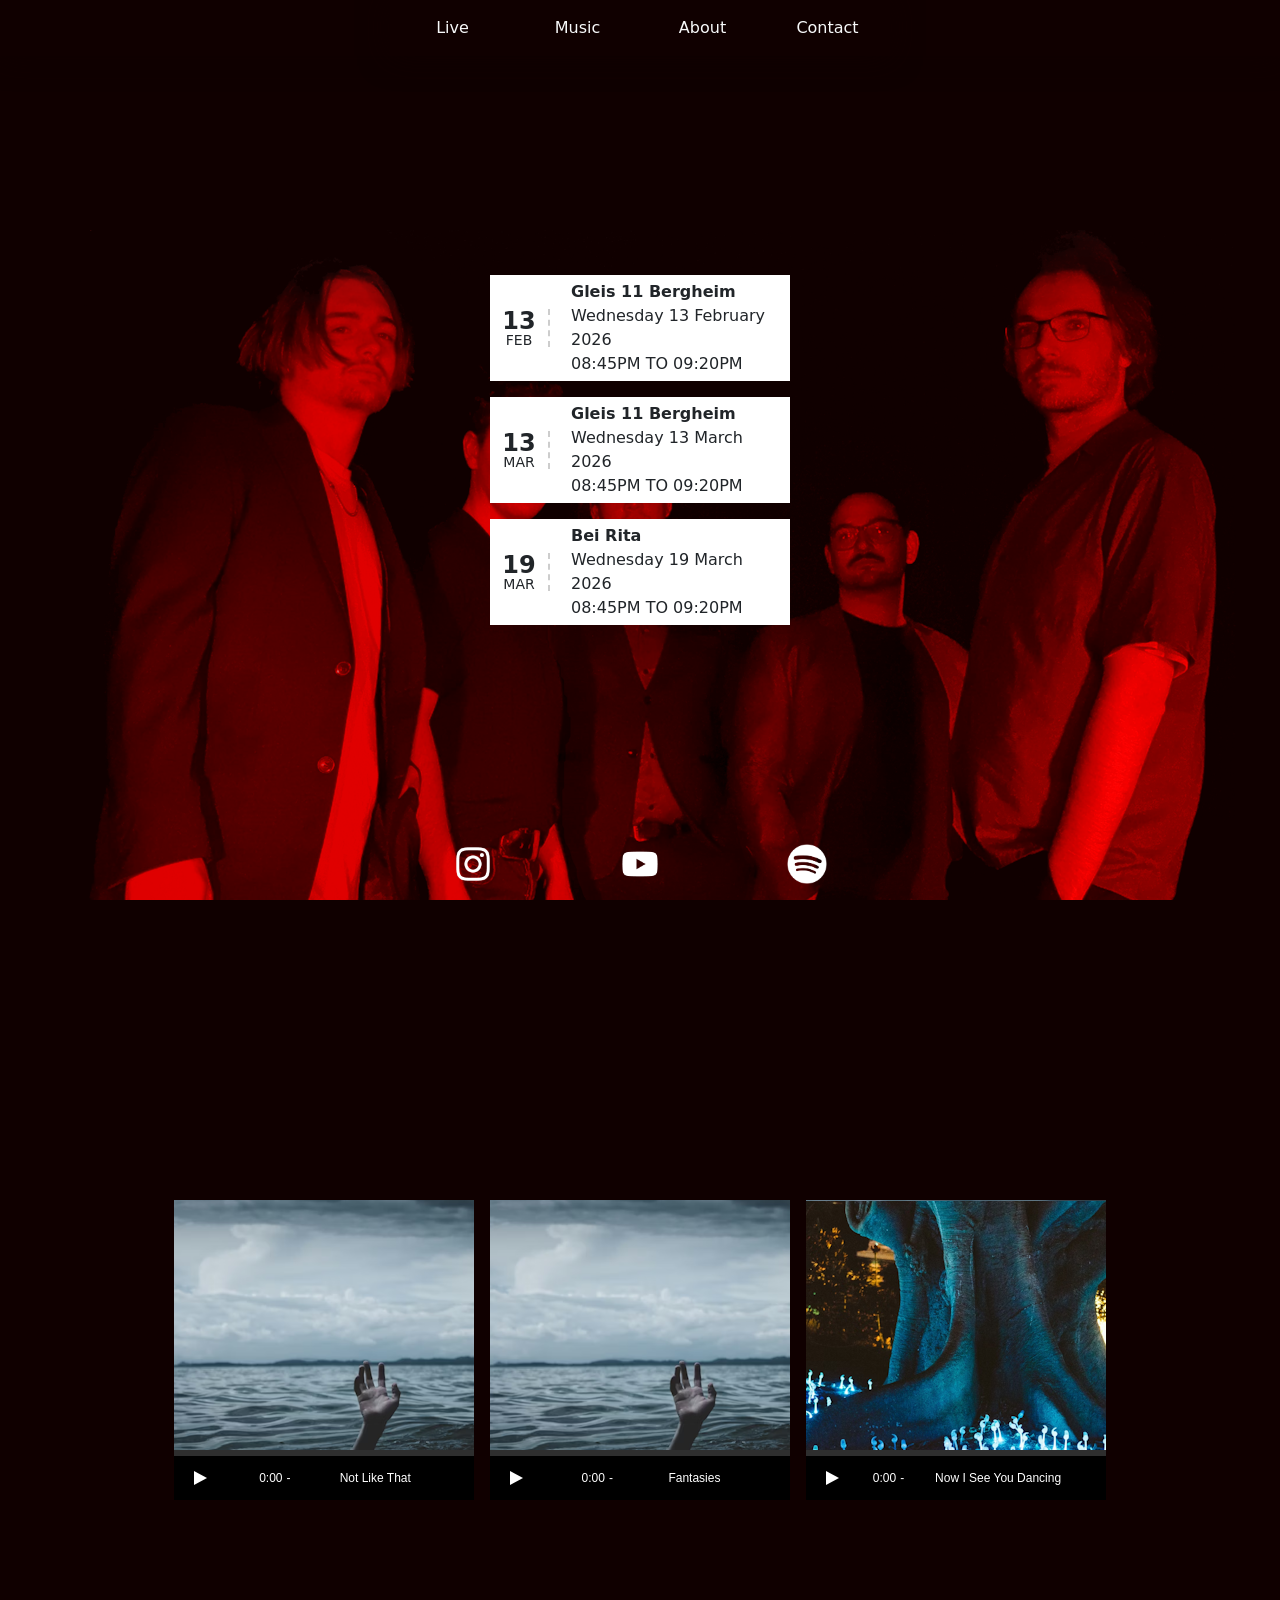
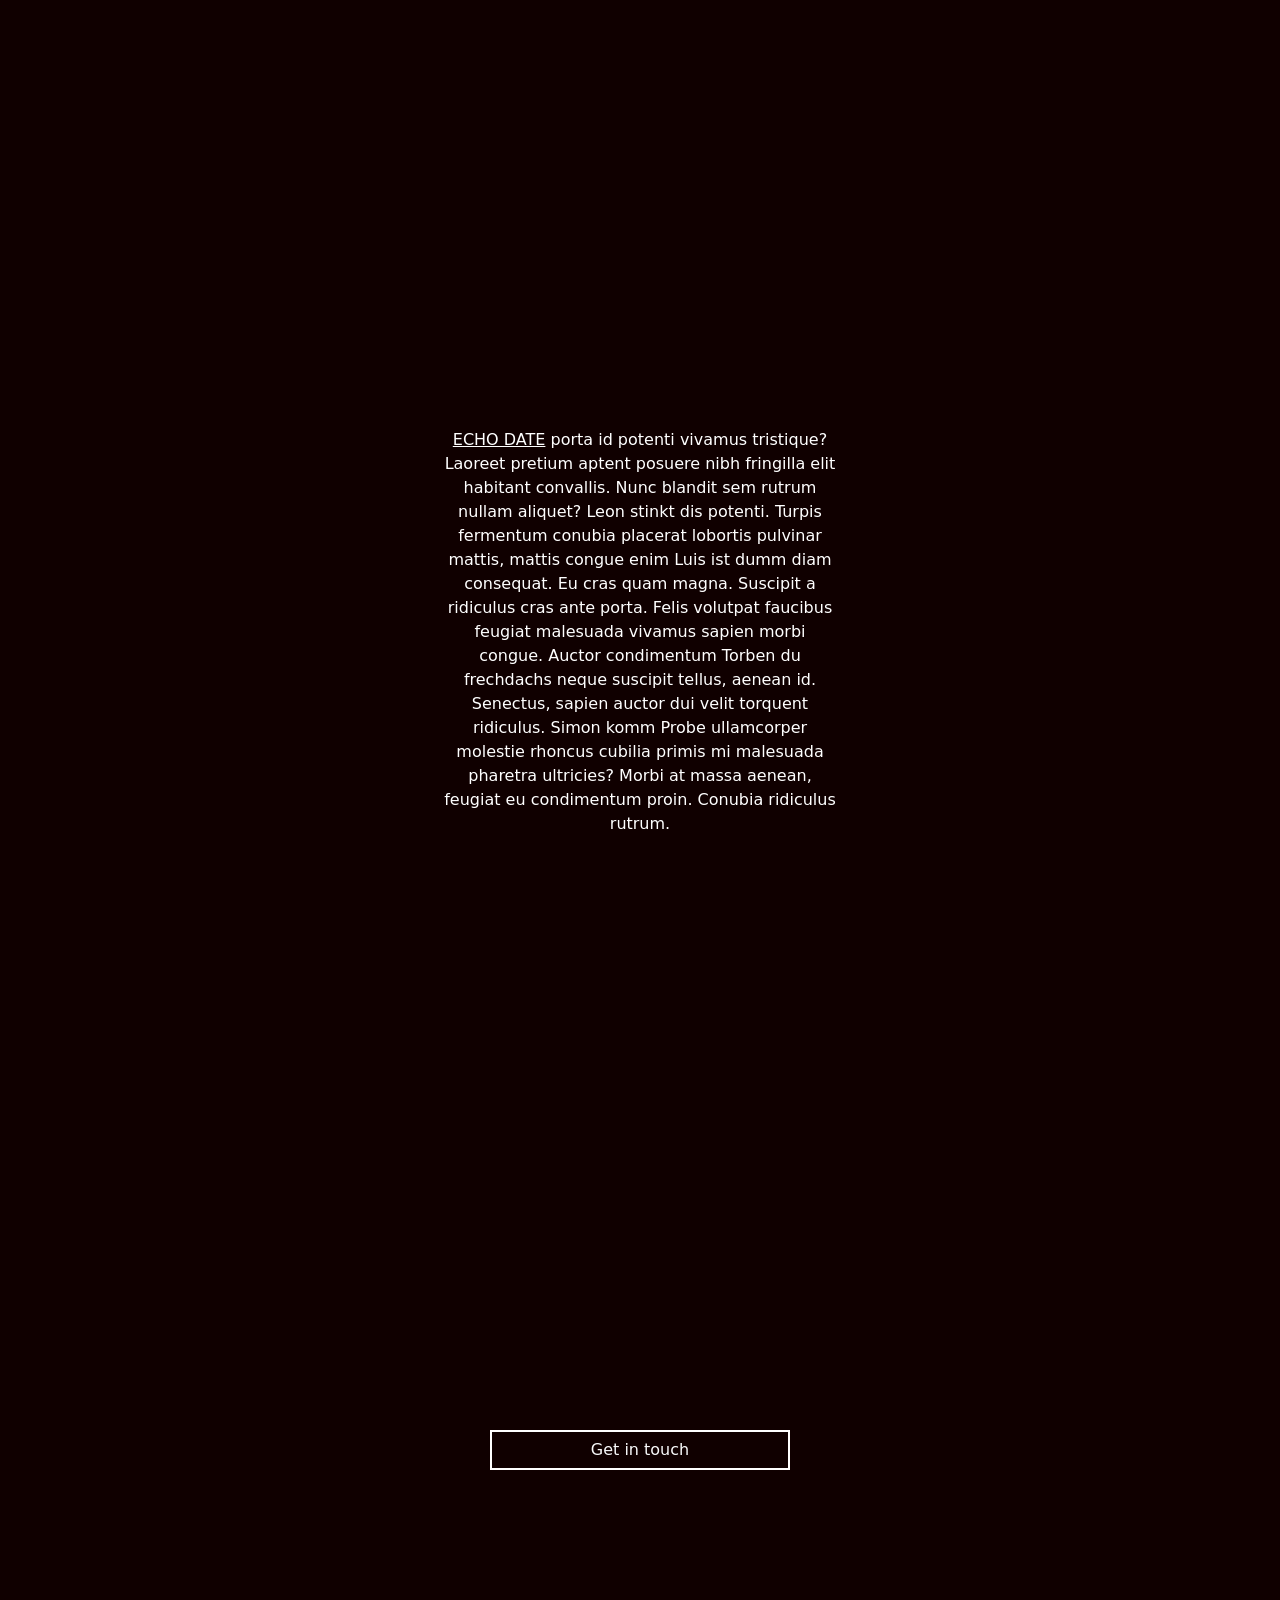
==== index.html @ 70843059 "Neuer scroll stuff" ====
<!doctype html>
<html lang="en">

	<head>
		<meta charset="utf-8">
		<meta name="viewport" content="width=device-width, initial-scale=1">
		<title>ECHO DATE</title>
		<link rel="stylesheet" href="custom.css">
		<link href="https://cdn.jsdelivr.net/npm/bootstrap@5.2.3/dist/css/bootstrap.min.css" rel="stylesheet" integrity="sha384-rbsA2VBKQhggwzxH7pPCaAqO46MgnOM80zW1RWuH61DGLwZJEdK2Kadq2F9CUG65" crossorigin="anonymous">
	</head>
	
	<body>
		<div class="bgh"></div>
		<div class="wrapper bg fixed-top bg">
			<div class="container fixed-top ww5 bg">
				<div class="row">
					<div class="col-3 text-center py-3">
						<a href="#home-content" class="text-light" id="home">
							Live
						</a>
					</div>
					<div class="col-3 text-center py-3">
						<a href="#music-content" class="text-light" id="music">
							Music
						</a>
					</div>
					<div class="col-3 text-center py-3">
						<a href="#about-content" class="text-light" id="about">
							About
						</a>
					</div>
					<div class="col-3 text-center py-3">
						<a href="#contact-content" class="text-light" id="contact">
							Contact
						</a>
					</div>
				</div>
			</div>
		</div>
		
		<div class="container ww8">
			<div id="home-content" class="content">
				<div class="event-container">
					<div class="event-date">
						<div class="event-day">13</div>
						<div class="event-month">FEB</div>
					</div>
					<div class="event-location">
						<b>Gleis 11 Bergheim</b><br>
						Wednesday 13 February 2026<br>
						08:45PM TO 09:20PM
					</div>
				</div>
				
				<div class="event-container">
					<div class="event-date">
						<div class="event-day">13</div>
						<div class="event-month">MAR</div>
					</div>
					<div class="event-location">
						<b>Gleis 11 Bergheim</b><br>
						Wednesday 13 March 2026<br>
						08:45PM TO 09:20PM
					</div>
				</div>
								
				<div class="event-container">
					<div class="event-date">
						<div class="event-day">19</div>
						<div class="event-month">MAR</div>
					</div>
					<div class="event-location">
						<b>Bei Rita</b><br>
						Wednesday 19 March 2026<br>
						08:45PM TO 09:20PM
					</div>
				</div>
			</div>
	
			<div id="music-content" class="content">
				<div class="rex">
					<div class="cover cover2"></div>
					
					<div class="audio-player">
						<div class="timeline">
							<div class="progress"></div>
						</div>
						
						<div class="controls">
							<div class="play-container">
								<div class="toggle-play play"></div>
							</div>
							
							<div class="time">
								<div class="current">0:00</div>
								<div class="divider">-</div>
								<div class="length"></div>
							</div>
							
							<div class="name">Not Like That</div>
							
							<div class="volume-container">
								<div class="volume-button">
									<div class="volume icono-volumeMedium"></div>
								</div>
								<div class="volume-slider">
									<div class="volume-percentage"></div>
								</div>
							</div>
						</div>
					</div>
				</div>
				
				<div class="rex">
					<div class="cover cover2"></div>
					
					<div class="audio-player">
						<div class="timeline">
							<div class="progress"></div>
						</div>
						
						<div class="controls">
							<div class="play-container">
								<div class="toggle-play play"></div>
							</div>
							
							<div class="time">
								<div class="current">0:00</div>
								<div class="divider">-</div>
								<div class="length"></div>
							</div>
							
							<div class="name">Fantasies</div>
							
							<div class="volume-container">
								<div class="volume-button">
									<div class="volume icono-volumeMedium"></div>
								</div>
								<div class="volume-slider">
									<div class="volume-percentage"></div>
								</div>
							</div>
						</div>
					</div>
				</div>
				
				<div class="rex">
					<div class="cover cover3"></div>
					
					<div class="audio-player">
						<div class="timeline">
							<div class="progress"></div>
						</div>
						
						<div class="controls">
							<div class="play-container">
								<div class="toggle-play play"></div>
							</div>
							
							<div class="time">
								<div class="current">0:00</div>
								<div class="divider">-</div>
								<div class="length"></div>
							</div>
							
							<div class="name">Now I See You Dancing</div>
							
							<div class="volume-container">
								<div class="volume-button">
									<div class="volume icono-volumeMedium"></div>
								</div>
								<div class="volume-slider">
									<div class="volume-percentage"></div>
								</div>
							</div>
						</div>
					</div>
				</div>
			</div>
	
			<div id="about-content" class="content text-center">
				<p>
				<u>ECHO DATE</u> porta id potenti vivamus tristique? Laoreet pretium aptent posuere nibh fringilla elit habitant convallis. Nunc blandit sem rutrum nullam aliquet? Leon stinkt dis potenti. Turpis fermentum conubia placerat lobortis pulvinar mattis, mattis congue enim Luis ist dumm diam consequat. Eu cras quam magna. Suscipit a ridiculus cras ante porta. Felis volutpat faucibus feugiat malesuada vivamus sapien morbi congue. Auctor condimentum Torben du frechdachs neque suscipit tellus, aenean id. Senectus, sapien auctor dui velit torquent ridiculus. Simon komm Probe ullamcorper molestie rhoncus cubilia primis mi malesuada pharetra ultricies? Morbi at massa aenean, feugiat eu condimentum proin. Conubia ridiculus rutrum.
				</p>
			</div>
			
			<div id="contact-content" class="content">
				<div class="contact-form">
					<a href="mailto:echodateband@gmail.com">
						<div class="contact-input text-light">Get in touch</div>
					</a>
				</div>
			</div>
			

		</div>
		
		<div class="container fixed-bottom ww5">
			<div class="row">
				<div class="col-4 text-center py-3">
					<a href="https://www.instagram.com/echodateband">
						<img src="img/insta.png" width="40">
					</a>
				</div>
				<div class="col-4 text-center py-3">
					<a href="https://www.youtube.com/echodateband">
						<img src="img/youtube.png" width="40">
					</a>
				</div>
				<div class="col-4 text-center py-3">
					<a href="https://www.spotify.com/echodateband">
						<img src="img/schrotti.png" width="40">
					</a>
				</div>
			</div>
		</div>
		
		<script src="js/audiojs.js"></script>
		<script src="https://cdn.jsdelivr.net/npm/bootstrap@5.2.3/dist/js/bootstrap.bundle.min.js" integrity="sha384-kenU1KFdBIe4zVF0s0G1M5b4hcpxyD9F7jL+jjXkk+Q2h455rYXK/7HAuoJl+0I4" crossorigin="anonymous"></script>
	</body>
	
</html>
---- custom.css ----
body{
	background-color: #100000!important;
	margin: 0;
	padding: 0;
}

.bg{
	background: #100000;
	box-shadow: 0px 0px 30px #100000;
}

.bgh{
	position: fixed;
	background-color: #100000!important;
	inset: 0;
	background: url("img/EchoDate5.png") no-repeat center bottom;
	background-size: min(1200px, 100%) auto;
	z-index: -1;
}

a{
	text-decoration: none!important;
}

.event-container {
	display: flex;
	align-items: center;
	gap: 16px;
	background: white;
	width: 300px;
}

.contact-form{
}

.contact-input{
	width: 300px;
    height: 40px;
    border: 2px solid white;
    display: flex;
    justify-content: center;
    align-items: center;
}

.event-date {
	display: flex;
	flex-direction: column;
	align-items: center;
	justify-content: center;
	min-width: 60px;
	border-right: 2px dashed #cdcdcd;
}

.event-day {
    font-size: 24px;
    font-weight: bold;
    line-height: 1;
}

.event-month {
    font-size: 14px;
    text-transform: uppercase;
    line-height: 1;
}

.event-location {
    flex: 1;
	padding: 5px;
}

.content{
	display: flex;
	justify-content: center; 
	align-items: center; 
	gap: 1rem;	
	opacity: 0;                 
	transition: opacity 2s ease; 
}


.content.visible {
	opacity: 1;                 
}

#home-content {
	min-height: 100vh;
	flex-direction: column;
}

#music-content {
	min-height: 100vh;
	flex-wrap: wrap;
}

#about-content {
	min-height: 80vh;
	color: white;
	margin: 0 auto;
	margin-top: 80px;
	max-width: 500px!important;
	padding: 50px;
}

#contact-content {
    min-height: 100vh;
}

.wrapper{
    width: 100%;
    height: 56px;
}

.ww5{
	max-width: 500px!important;
}

.ww8{
	max-width: 1200px!important;
}

.cover{
	height: 250px;
}

.cover1{
	background-image: url("img/cover.png");
}

.cover2{
	background-image: url("img/cover2.png");
}

.cover3{
	background-image: url("img/cover3.png");
}

.audio-player {
	height: 50px;
	width: 300px;
	font-family: arial;
	color: white;
	font-size: 0.75em;
	overflow: hidden;
	display: grid;
	grid-template-rows: 6px auto;

	.timeline {
		background: #2e2e2e;
		width: 100%;
		position: relative;
		cursor: pointer;

		.progress {
			background: #e60100;
			width: 0%;
			height: 100%;
			transition: 0.25s;
			border-radius: 0px;
		}
	}

	.controls {
		display: flex;
		justify-content: space-between;
		align-items: stretch;
		padding: 0 20px;
		background: black;

		>* {
			display: flex;
			justify-content: center;
			align-items: center;
		}

		.toggle-play {
			&.play {
				cursor: pointer;
				position: relative;
				left: 0;
				height: 0;
				width: 0;
				border: 7px solid #0000;
				border-left: 13px solid white;

				&:hover {
					transform: scale(1.1);
				}
			}

			&.pause {
				height: 15px;
				width: 20px;
				cursor: pointer;
				position: relative;

				&:before {
					position: absolute;
					top: 0;
					left: 0px;
					background: white;
					content: "";
					height: 15px;
					width: 3px;
				}

				&:after {
					position: absolute;
					top: 0;
					right: 8px;
					background: white;
					content: "";
					height: 15px;
					width: 3px;
				}

				&:hover {
					transform: scale(1.1);
				}
			}
		}

		.time {
			display: flex;

			>* {
				padding: 2px;
			}
		}

		.volume-container {
			cursor: pointer;

			.volume-button {
				height: 26px;
				display: flex;
				align-items: center;

				.volume {
					transform: scale(0.7);
				}
			}

			position: relative;
			z-index: 2;

			.volume-slider {
				position: absolute;
				left: -3px;
				top: 15px;
				z-index: -1;
				width: 0;
				height: 15px;
				background: white;
				transition: .25s;

				.volume-percentage {
					background: coral;
					height: 100%;
					width: 75%;
				}
			}

			&:hover {
				.volume-slider {
					left: -123px;
					width: 120px;
				}
			}
		}
	}
}

@media only screen and (max-width: 955px) {
  #music-content{
	margin-top: 80px;
	margin-bottom: 80px;
  }
  
  .content{
	gap: 3rem;
  }
}
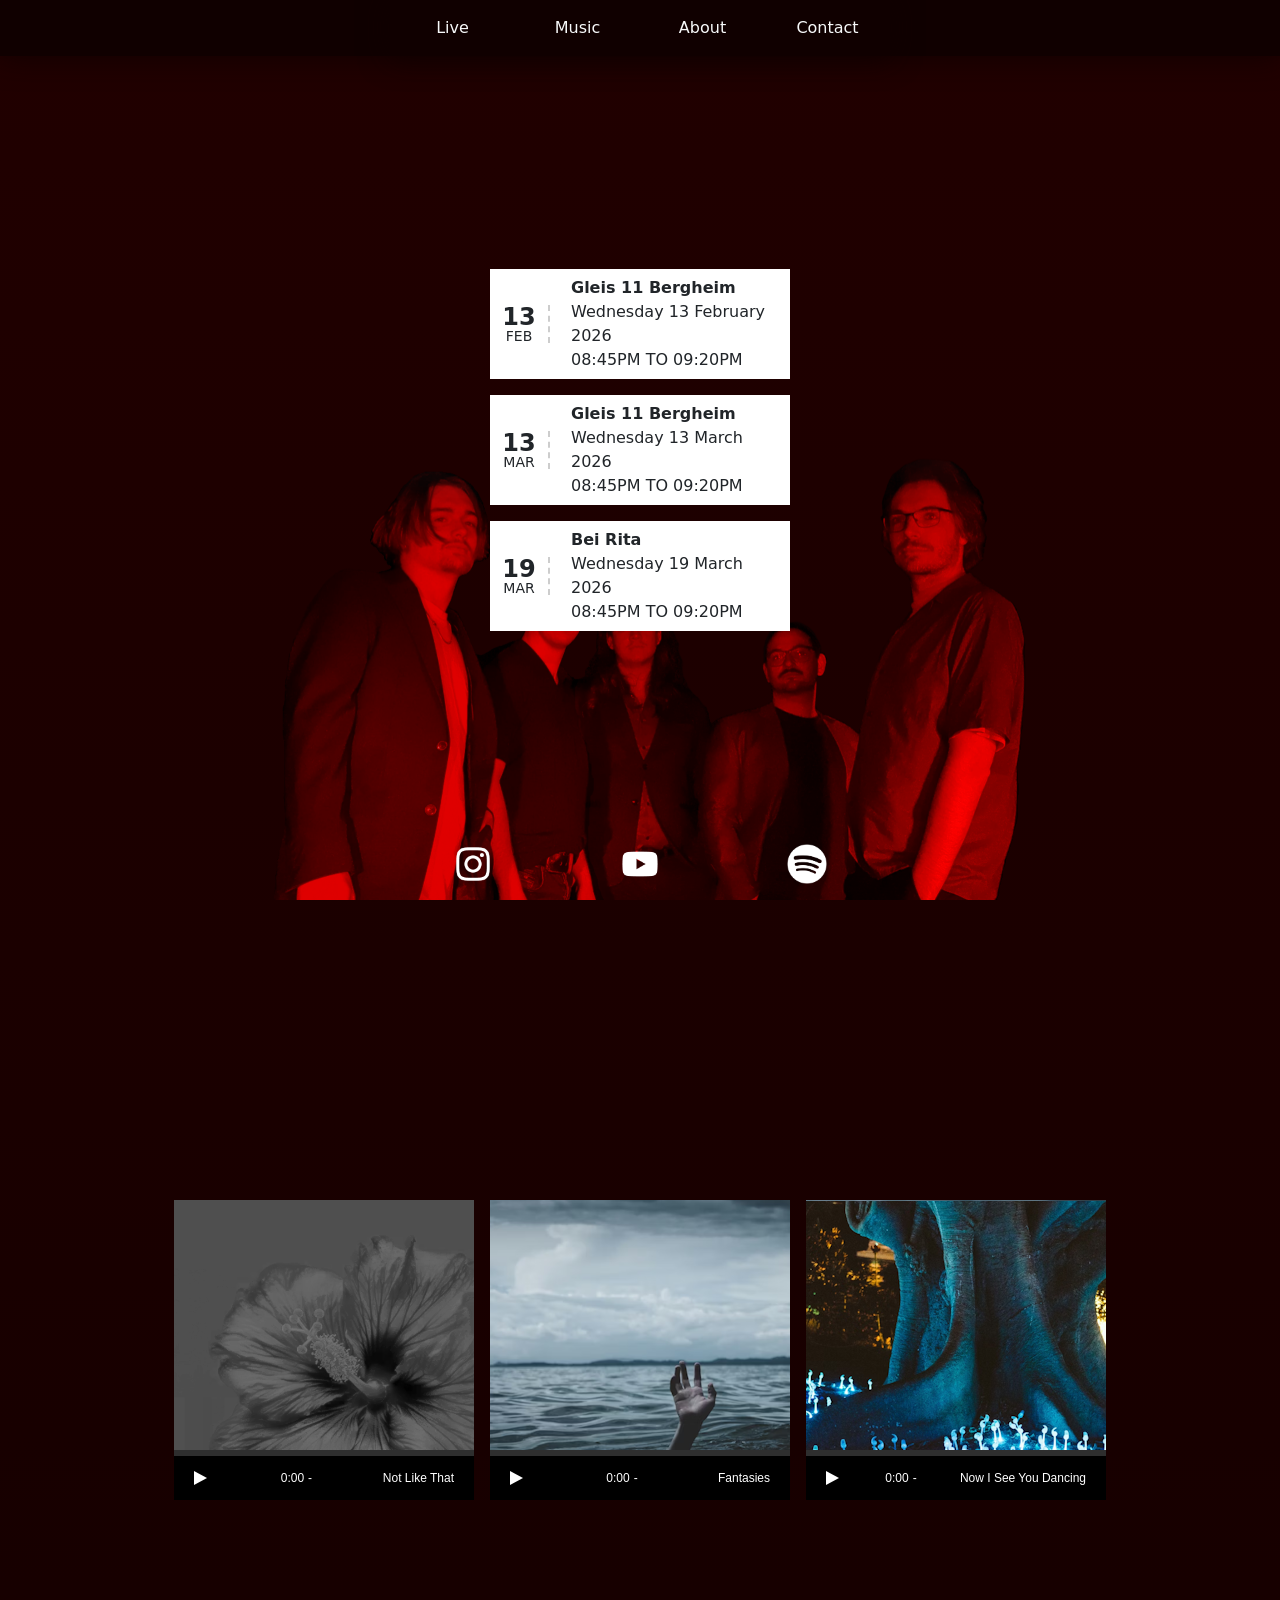
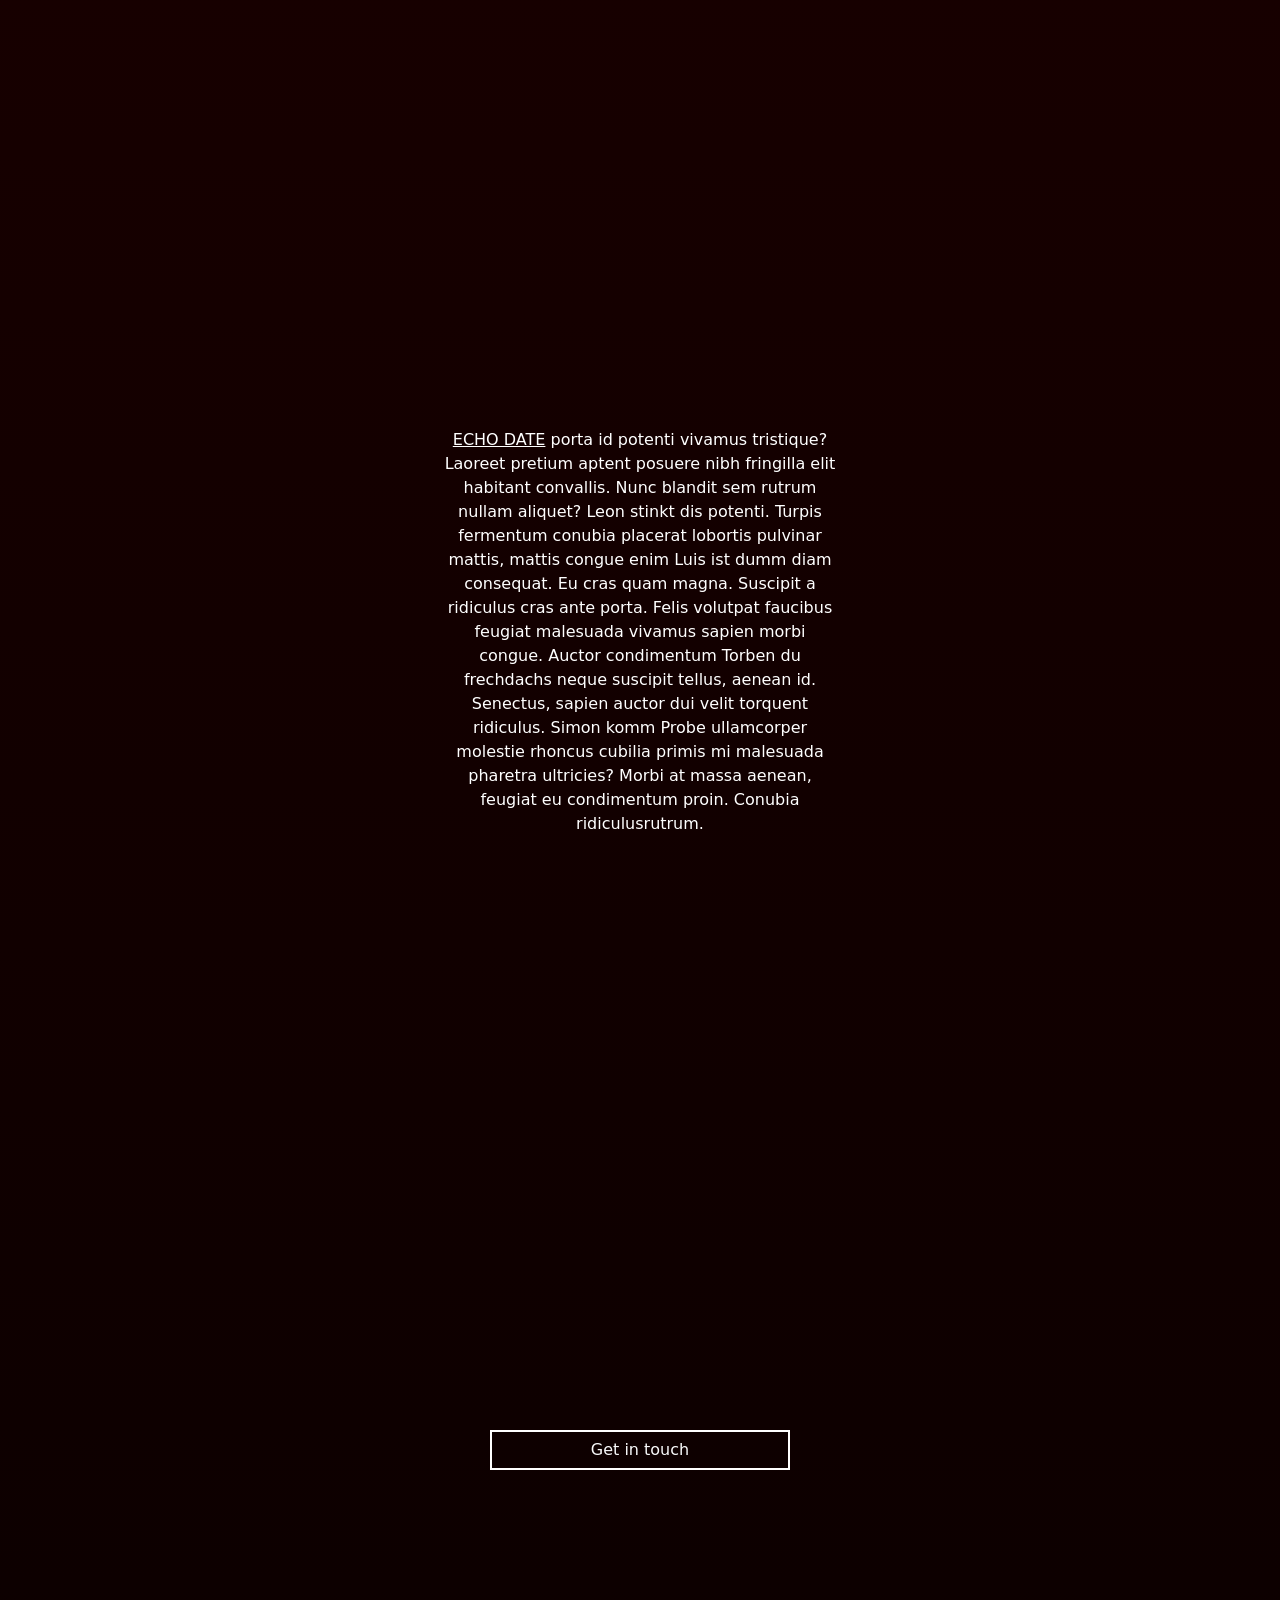
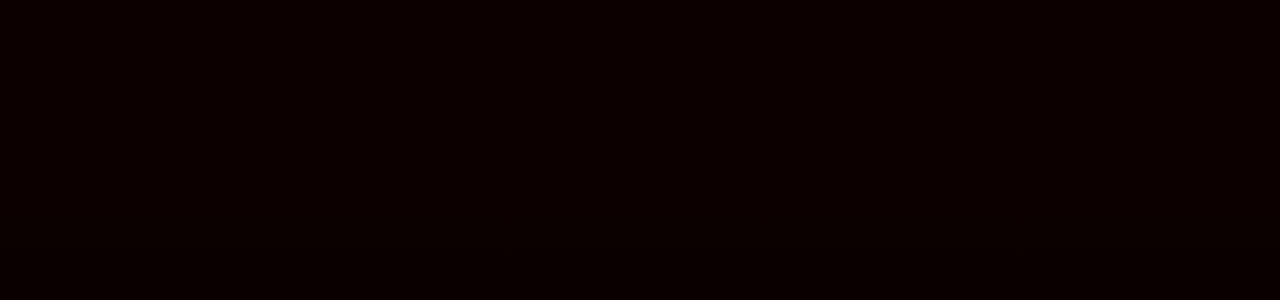
==== commit cdd8b463: "new stuff" ====
--- a/index.html
+++ b/index.html
@@ -1,6 +1,5 @@
 <!doctype html>
 <html lang="en">
-
 	<head>
 		<meta charset="utf-8">
 		<meta name="viewport" content="width=device-width, initial-scale=1">
@@ -8,7 +7,7 @@
 		<link rel="stylesheet" href="custom.css">
 		<link href="https://cdn.jsdelivr.net/npm/bootstrap@5.2.3/dist/css/bootstrap.min.css" rel="stylesheet" integrity="sha384-rbsA2VBKQhggwzxH7pPCaAqO46MgnOM80zW1RWuH61DGLwZJEdK2Kadq2F9CUG65" crossorigin="anonymous">
 	</head>
-	
+
 	<body>
 		<div class="bgh"></div>
 		<div class="wrapper bg fixed-top bg">
@@ -37,7 +36,7 @@
 				</div>
 			</div>
 		</div>
-		
+
 		<div class="container ww8">
 			<div id="home-content" class="content">
 				<div class="event-container">
@@ -46,144 +45,127 @@
 						<div class="event-month">FEB</div>
 					</div>
 					<div class="event-location">
-						<b>Gleis 11 Bergheim</b><br>
-						Wednesday 13 February 2026<br>
-						08:45PM TO 09:20PM
-					</div>
-				</div>
-				
+						<b>Gleis 11 Bergheim</b>
+						<br> Wednesday 13 February 2026
+						<br> 08:45PM TO 09:20PM
+					</div>
+				</div>
+
 				<div class="event-container">
 					<div class="event-date">
 						<div class="event-day">13</div>
 						<div class="event-month">MAR</div>
 					</div>
 					<div class="event-location">
-						<b>Gleis 11 Bergheim</b><br>
-						Wednesday 13 March 2026<br>
-						08:45PM TO 09:20PM
-					</div>
-				</div>
-								
+						<b>Gleis 11 Bergheim</b>
+						<br> Wednesday 13 March 2026
+						<br> 08:45PM TO 09:20PM
+					</div>
+				</div>
+
 				<div class="event-container">
 					<div class="event-date">
 						<div class="event-day">19</div>
 						<div class="event-month">MAR</div>
 					</div>
 					<div class="event-location">
-						<b>Bei Rita</b><br>
-						Wednesday 19 March 2026<br>
-						08:45PM TO 09:20PM
-					</div>
-				</div>
-			</div>
-	
+						<b>Bei Rita</b>
+						<br> Wednesday 19 March 2026
+						<br> 08:45PM TO 09:20PM
+					</div>
+				</div>
+			</div>
+
 			<div id="music-content" class="content">
 				<div class="rex">
-					<div class="cover cover2"></div>
-					
-					<div class="audio-player">
+					<div class="cover cover1"></div>
+
+					<div class="player" data-src="mp3/NISYD.wav">
 						<div class="timeline">
 							<div class="progress"></div>
 						</div>
-						
+
 						<div class="controls">
 							<div class="play-container">
 								<div class="toggle-play play"></div>
 							</div>
-							
+
 							<div class="time">
 								<div class="current">0:00</div>
 								<div class="divider">-</div>
 								<div class="length"></div>
 							</div>
-							
+
 							<div class="name">Not Like That</div>
-							
-							<div class="volume-container">
-								<div class="volume-button">
-									<div class="volume icono-volumeMedium"></div>
-								</div>
-								<div class="volume-slider">
-									<div class="volume-percentage"></div>
-								</div>
-							</div>
-						</div>
-					</div>
-				</div>
-				
+						</div>
+					</div>
+				</div>
+
 				<div class="rex">
 					<div class="cover cover2"></div>
-					
-					<div class="audio-player">
+
+					<div class="player" data-src="mp3/NLT.wav">
 						<div class="timeline">
 							<div class="progress"></div>
 						</div>
-						
+
 						<div class="controls">
 							<div class="play-container">
 								<div class="toggle-play play"></div>
 							</div>
-							
+
 							<div class="time">
 								<div class="current">0:00</div>
 								<div class="divider">-</div>
 								<div class="length"></div>
 							</div>
-							
+
 							<div class="name">Fantasies</div>
-							
-							<div class="volume-container">
-								<div class="volume-button">
-									<div class="volume icono-volumeMedium"></div>
-								</div>
-								<div class="volume-slider">
-									<div class="volume-percentage"></div>
-								</div>
-							</div>
-						</div>
-					</div>
-				</div>
-				
+						</div>
+					</div>
+				</div>
+
 				<div class="rex">
 					<div class="cover cover3"></div>
-					
-					<div class="audio-player">
+
+					<div class="player" data-src="mp3/NISYD.wav">
 						<div class="timeline">
 							<div class="progress"></div>
 						</div>
-						
+
 						<div class="controls">
 							<div class="play-container">
 								<div class="toggle-play play"></div>
 							</div>
-							
+
 							<div class="time">
 								<div class="current">0:00</div>
 								<div class="divider">-</div>
 								<div class="length"></div>
 							</div>
-							
+
 							<div class="name">Now I See You Dancing</div>
-							
-							<div class="volume-container">
-								<div class="volume-button">
-									<div class="volume icono-volumeMedium"></div>
-								</div>
-								<div class="volume-slider">
-									<div class="volume-percentage"></div>
-								</div>
-							</div>
-						</div>
-					</div>
-				</div>
-			</div>
-	
+						</div>
+					</div>
+				</div>
+			</div>
+
 			<div id="about-content" class="content text-center">
 				<p>
-				<u>ECHO DATE</u> porta id potenti vivamus tristique? Laoreet pretium aptent posuere nibh fringilla elit habitant convallis. Nunc blandit sem rutrum nullam aliquet? Leon stinkt dis potenti. Turpis fermentum conubia placerat lobortis pulvinar mattis, mattis congue enim Luis ist dumm diam consequat. Eu cras quam magna. Suscipit a ridiculus cras ante porta. Felis volutpat faucibus feugiat malesuada vivamus sapien morbi congue. Auctor condimentum Torben du frechdachs neque suscipit tellus, aenean id. Senectus, sapien auctor dui velit torquent ridiculus. Simon komm Probe ullamcorper molestie rhoncus cubilia primis mi malesuada pharetra ultricies? Morbi at massa aenean, feugiat eu condimentum proin. Conubia ridiculus rutrum.
+					<u>ECHO DATE</u> 
+					porta id potenti vivamus tristique? Laoreet pretium aptent posuere nibh fringilla elit habitant convallis. 
+					Nunc blandit sem rutrum nullam aliquet? Leon stinkt dis potenti. 
+					Turpis fermentum conubia placerat lobortis pulvinar
+					mattis, mattis congue enim Luis ist dumm diam consequat. 
+					Eu cras quam magna. Suscipit a ridiculus cras ante porta. 
+					Felis volutpat faucibus feugiat malesuada vivamus sapien morbi congue. 
+					Auctor condimentum Torben du frechdachs neque suscipit tellus, aenean id. 
+					Senectus, sapien auctor dui velit torquent ridiculus. 
+					Simon komm Probe ullamcorper molestie rhoncus cubilia primis mi malesuada pharetra ultricies? 
+					Morbi at massa aenean, feugiat eu condimentum proin. Conubia ridiculusrutrum.
 				</p>
 			</div>
-			
+
 			<div id="contact-content" class="content">
 				<div class="contact-form">
 					<a href="mailto:echodateband@gmail.com">
@@ -191,10 +173,8 @@
 					</a>
 				</div>
 			</div>
-			
-
 		</div>
-		
+
 		<div class="container fixed-bottom ww5">
 			<div class="row">
 				<div class="col-4 text-center py-3">
@@ -214,9 +194,8 @@
 				</div>
 			</div>
 		</div>
-		
+
 		<script src="js/audiojs.js"></script>
 		<script src="https://cdn.jsdelivr.net/npm/bootstrap@5.2.3/dist/js/bootstrap.bundle.min.js" integrity="sha384-kenU1KFdBIe4zVF0s0G1M5b4hcpxyD9F7jL+jjXkk+Q2h455rYXK/7HAuoJl+0I4" crossorigin="anonymous"></script>
 	</body>
-	
 </html>
--- a/custom.css
+++ b/custom.css
@@ -1,7 +1,8 @@
 body{
-	background-color: #100000!important;
 	margin: 0;
 	padding: 0;
+	background: #020024;
+	background: linear-gradient(0deg, rgb(11 0 0) 0%, rgb(33 0 0) 100%);
 }
 
 .bg{
@@ -11,10 +12,10 @@
 
 .bgh{
 	position: fixed;
-	background-color: #100000!important;
+	/*background-color: #100000!important;*/
 	inset: 0;
-	background: url("img/EchoDate5.png") no-repeat center bottom;
-	background-size: min(1200px, 100%) auto;
+	background: url("img/EchoDate6.png") no-repeat center bottom;
+	background-size: min(800px, 100%) auto;
 	z-index: -1;
 }
 
@@ -28,6 +29,7 @@
 	gap: 16px;
 	background: white;
 	width: 300px;
+	height: 110px;
 }
 
 .contact-form{
@@ -134,7 +136,7 @@
 	background-image: url("img/cover3.png");
 }
 
-.audio-player {
+.player {
 	height: 50px;
 	width: 300px;
 	font-family: arial;
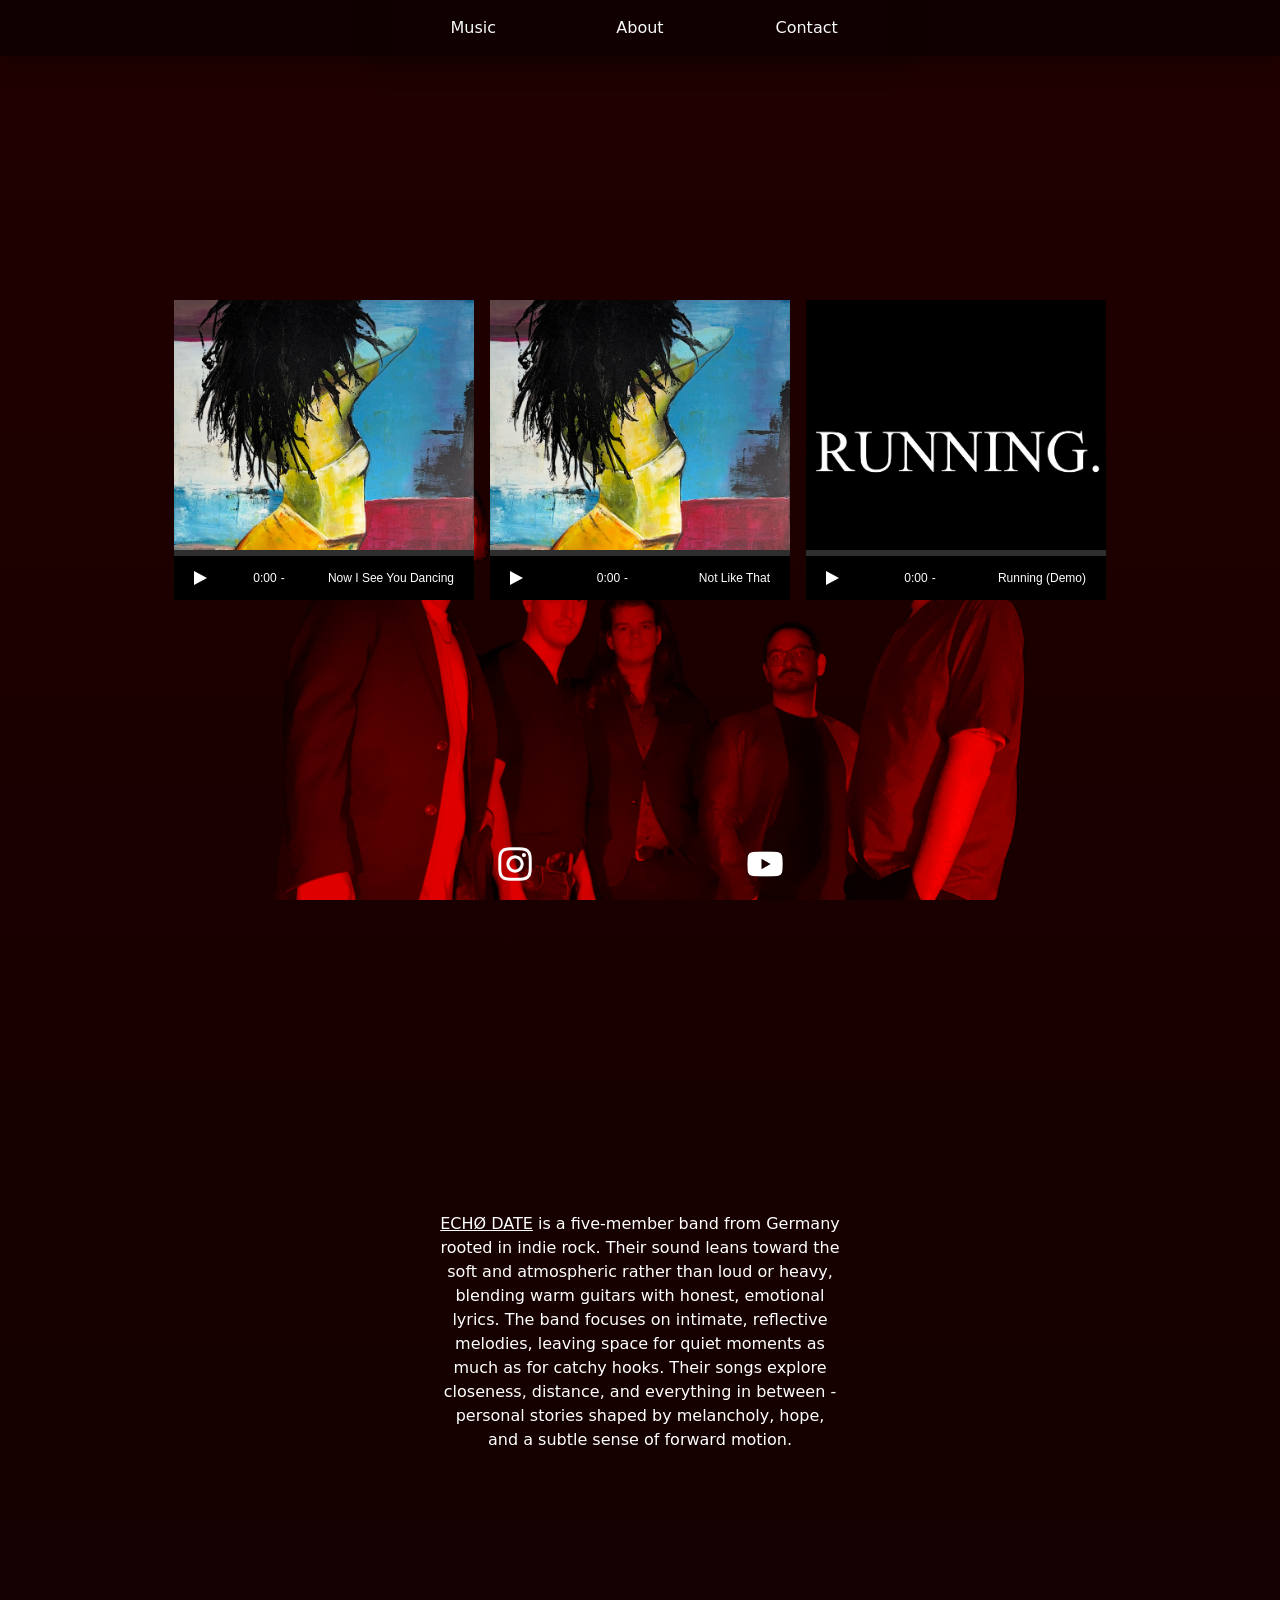
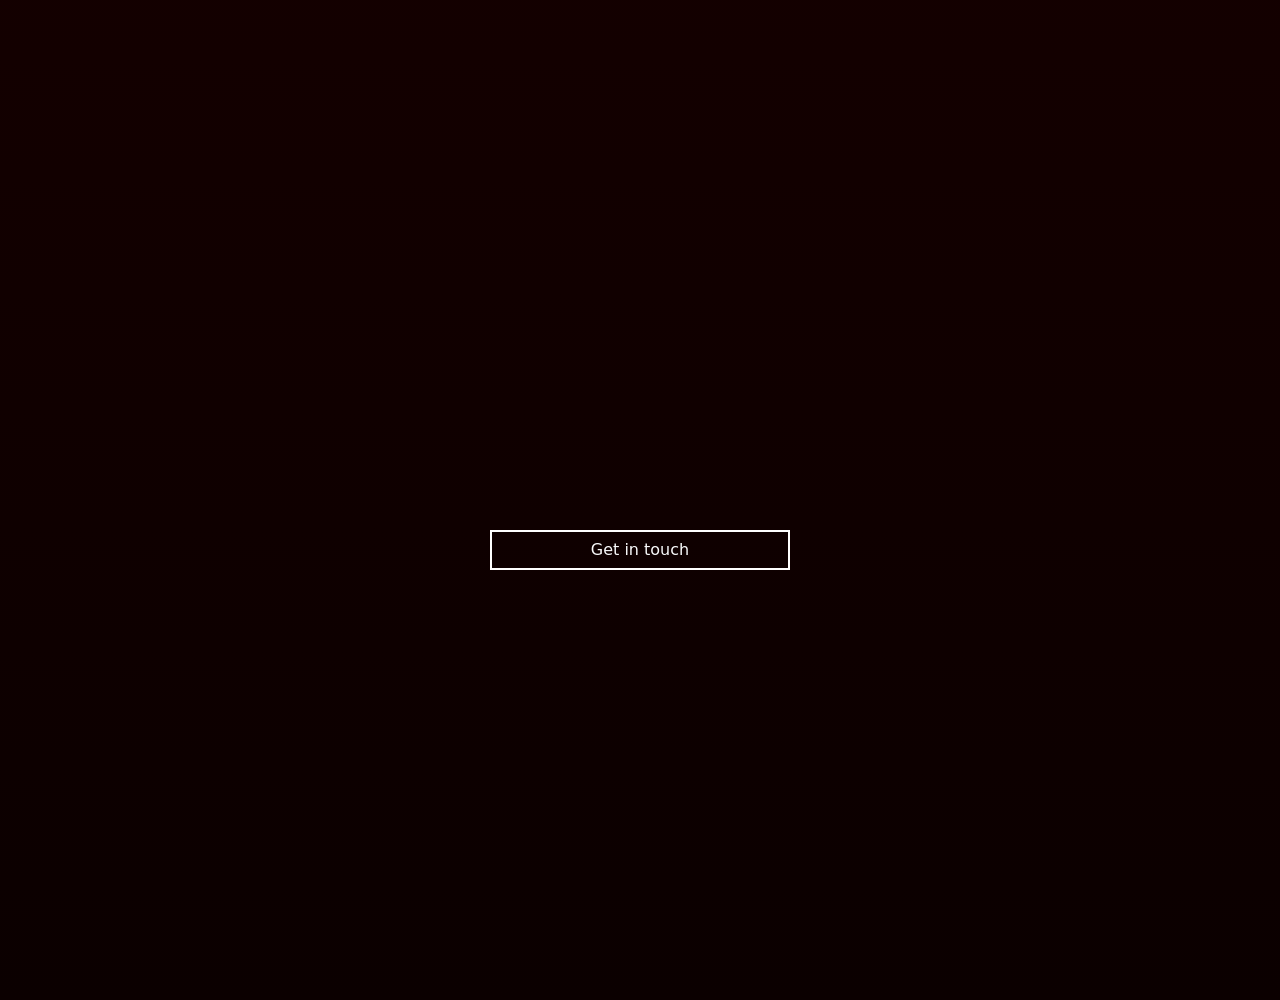
==== commit f515f7fa: "new stuff" ====
--- a/index.html
+++ b/index.html
@@ -3,7 +3,7 @@
 	<head>
 		<meta charset="utf-8">
 		<meta name="viewport" content="width=device-width, initial-scale=1">
-		<title>ECHO DATE</title>
+		<title>ECHØ DATE</title>
 		<link rel="stylesheet" href="custom.css">
 		<link href="https://cdn.jsdelivr.net/npm/bootstrap@5.2.3/dist/css/bootstrap.min.css" rel="stylesheet" integrity="sha384-rbsA2VBKQhggwzxH7pPCaAqO46MgnOM80zW1RWuH61DGLwZJEdK2Kadq2F9CUG65" crossorigin="anonymous">
 	</head>
@@ -13,22 +13,24 @@
 		<div class="wrapper bg fixed-top bg">
 			<div class="container fixed-top ww5 bg">
 				<div class="row">
+					<!--
 					<div class="col-3 text-center py-3">
 						<a href="#home-content" class="text-light" id="home">
 							Live
 						</a>
 					</div>
-					<div class="col-3 text-center py-3">
+					-->
+					<div class="col-4 text-center py-3">
 						<a href="#music-content" class="text-light" id="music">
 							Music
 						</a>
 					</div>
-					<div class="col-3 text-center py-3">
+					<div class="col-4 text-center py-3">
 						<a href="#about-content" class="text-light" id="about">
 							About
 						</a>
 					</div>
-					<div class="col-3 text-center py-3">
+					<div class="col-4 text-center py-3">
 						<a href="#contact-content" class="text-light" id="contact">
 							Contact
 						</a>
@@ -38,6 +40,10 @@
 		</div>
 
 		<div class="container ww8">
+		
+			<!--<div class="logo"></div>-->
+		
+			<!--
 			<div id="home-content" class="content">
 				<div class="event-container">
 					<div class="event-date">
@@ -62,19 +68,8 @@
 						<br> 08:45PM TO 09:20PM
 					</div>
 				</div>
-
-				<div class="event-container">
-					<div class="event-date">
-						<div class="event-day">19</div>
-						<div class="event-month">MAR</div>
-					</div>
-					<div class="event-location">
-						<b>Bei Rita</b>
-						<br> Wednesday 19 March 2026
-						<br> 08:45PM TO 09:20PM
-					</div>
-				</div>
 			</div>
+			-->
 
 			<div id="music-content" class="content">
 				<div class="rex">
@@ -96,7 +91,7 @@
 								<div class="length"></div>
 							</div>
 
-							<div class="name">Not Like That</div>
+							<div class="name">Now I See You Dancing</div>
 						</div>
 					</div>
 				</div>
@@ -120,7 +115,7 @@
 								<div class="length"></div>
 							</div>
 
-							<div class="name">Fantasies</div>
+							<div class="name">Not Like That</div>
 						</div>
 					</div>
 				</div>
@@ -128,7 +123,7 @@
 				<div class="rex">
 					<div class="cover cover3"></div>
 
-					<div class="player" data-src="mp3/NISYD.wav">
+					<div class="player" data-src="mp3/Running.mp3">
 						<div class="timeline">
 							<div class="progress"></div>
 						</div>
@@ -144,7 +139,7 @@
 								<div class="length"></div>
 							</div>
 
-							<div class="name">Now I See You Dancing</div>
+							<div class="name">Running (Demo)</div>
 						</div>
 					</div>
 				</div>
@@ -152,23 +147,13 @@
 
 			<div id="about-content" class="content text-center">
 				<p>
-					<u>ECHO DATE</u> 
-					porta id potenti vivamus tristique? Laoreet pretium aptent posuere nibh fringilla elit habitant convallis. 
-					Nunc blandit sem rutrum nullam aliquet? Leon stinkt dis potenti. 
-					Turpis fermentum conubia placerat lobortis pulvinar
-					mattis, mattis congue enim Luis ist dumm diam consequat. 
-					Eu cras quam magna. Suscipit a ridiculus cras ante porta. 
-					Felis volutpat faucibus feugiat malesuada vivamus sapien morbi congue. 
-					Auctor condimentum Torben du frechdachs neque suscipit tellus, aenean id. 
-					Senectus, sapien auctor dui velit torquent ridiculus. 
-					Simon komm Probe ullamcorper molestie rhoncus cubilia primis mi malesuada pharetra ultricies? 
-					Morbi at massa aenean, feugiat eu condimentum proin. Conubia ridiculusrutrum.
+					<u>ECHØ DATE</u> is a five-member band from Germany rooted in indie rock. Their sound leans toward the soft and atmospheric rather than loud or heavy, blending warm guitars with honest, emotional lyrics. The band focuses on intimate, reflective melodies, leaving space for quiet moments as much as for catchy hooks. Their songs explore closeness, distance, and everything in between - personal stories shaped by melancholy, hope, and a subtle sense of forward motion.
 				</p>
 			</div>
 
 			<div id="contact-content" class="content">
 				<div class="contact-form">
-					<a href="mailto:echodateband@gmail.com">
+					<a href="mailto:echodate.band@gmail.com">
 						<div class="contact-input text-light">Get in touch</div>
 					</a>
 				</div>
@@ -177,21 +162,23 @@
 
 		<div class="container fixed-bottom ww5">
 			<div class="row">
-				<div class="col-4 text-center py-3">
+				<div class="col-6 text-center py-3">
 					<a href="https://www.instagram.com/echodateband">
 						<img src="img/insta.png" width="40">
 					</a>
 				</div>
-				<div class="col-4 text-center py-3">
-					<a href="https://www.youtube.com/echodateband">
+				<div class="col-6 text-center py-3">
+					<a href="https://www.youtube.com/@echodate">
 						<img src="img/youtube.png" width="40">
 					</a>
 				</div>
+				<!--
 				<div class="col-4 text-center py-3">
 					<a href="https://www.spotify.com/echodateband">
 						<img src="img/schrotti.png" width="40">
 					</a>
 				</div>
+				-->
 			</div>
 		</div>
 
--- a/custom.css
+++ b/custom.css
@@ -8,6 +8,16 @@
 .bg{
 	background: #100000;
 	box-shadow: 0px 0px 30px #100000;
+}
+
+.logo{
+	background: url(img/logo.png);
+    width: 400px;
+    height: 400px;
+    background-size: 100%;
+	display: flex;
+	align-items: center;
+	gap: 16px;
 }
 
 .bgh{
@@ -121,19 +131,20 @@
 }
 
 .cover{
-	height: 250px;
+    height: 250px;
+    background-size: 100% 300px;
 }
 
 .cover1{
-	background-image: url("img/cover.png");
+	background-image: url("img/Cover.jpeg");
 }
 
 .cover2{
-	background-image: url("img/cover2.png");
+	background-image: url("img/Cover.jpeg");
 }
 
 .cover3{
-	background-image: url("img/cover3.png");
+	background-image: url("img/Cover2.jpg");
 }
 
 .player {
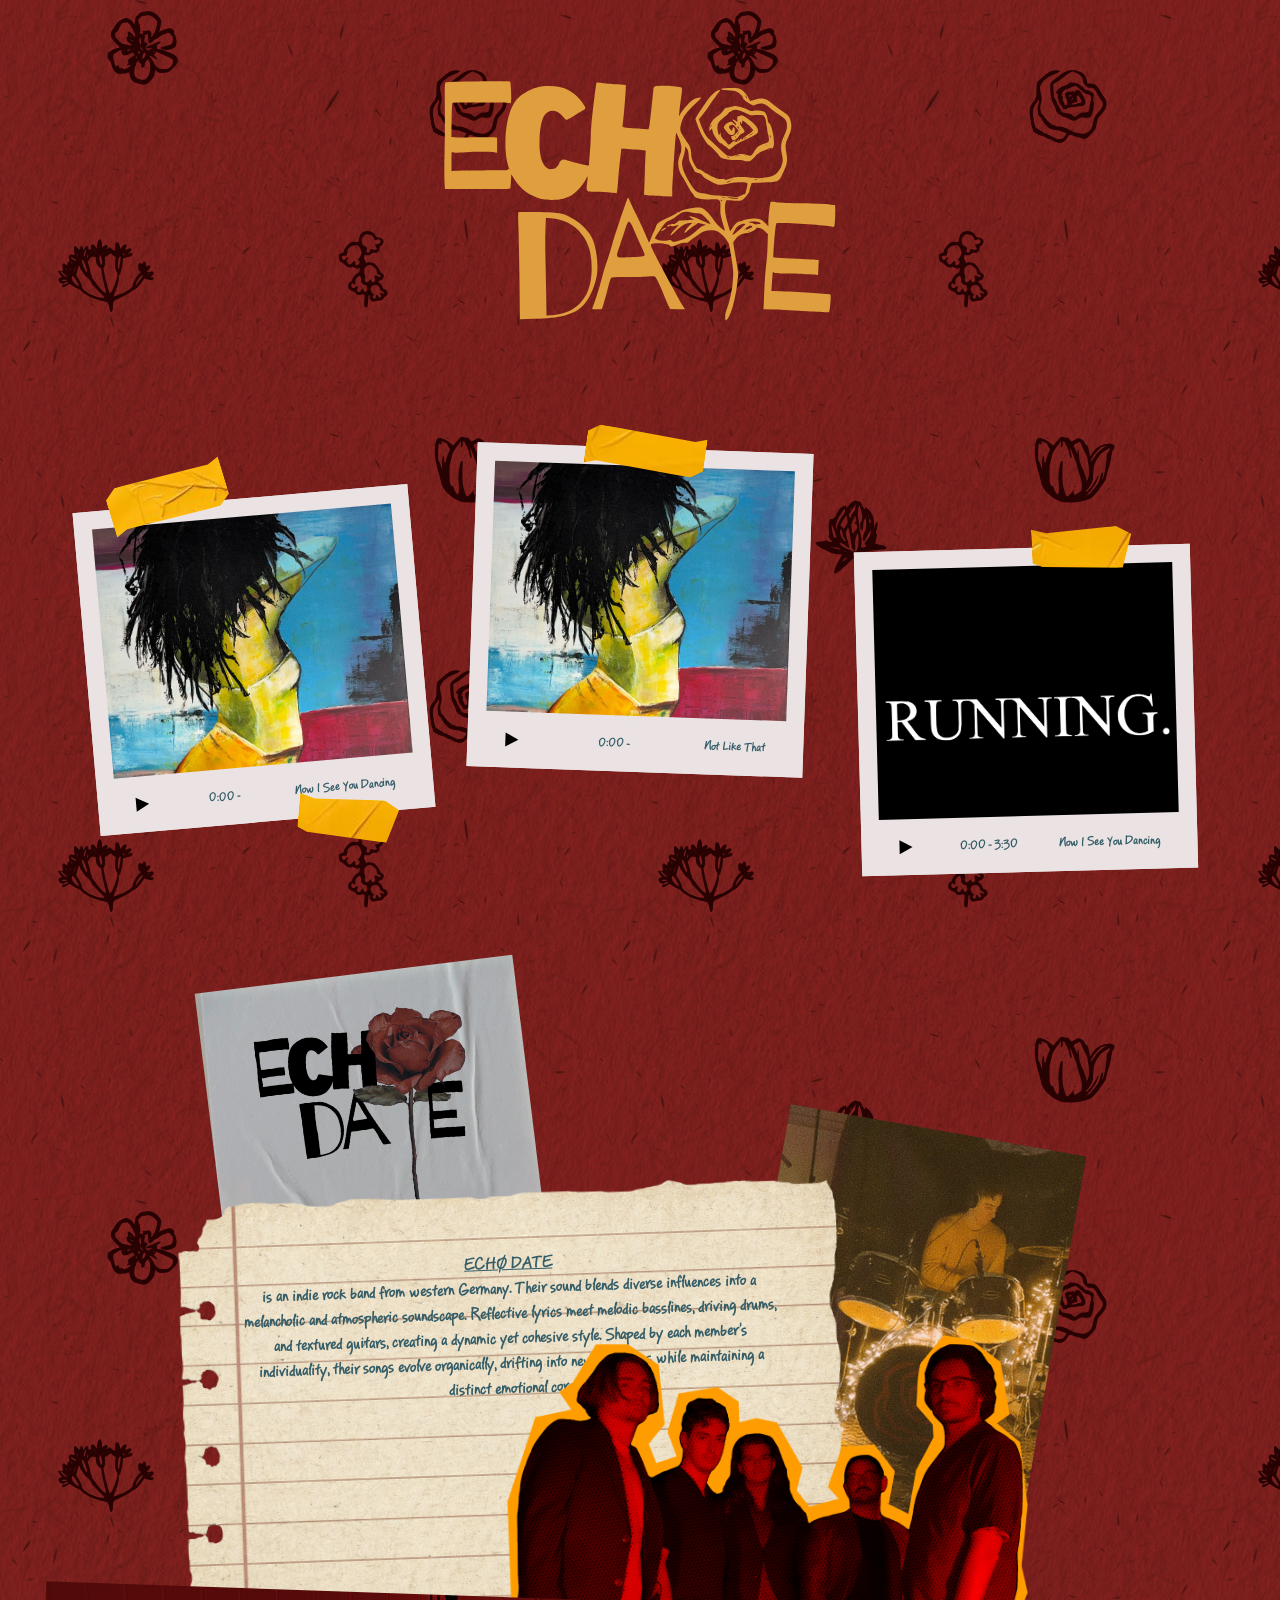
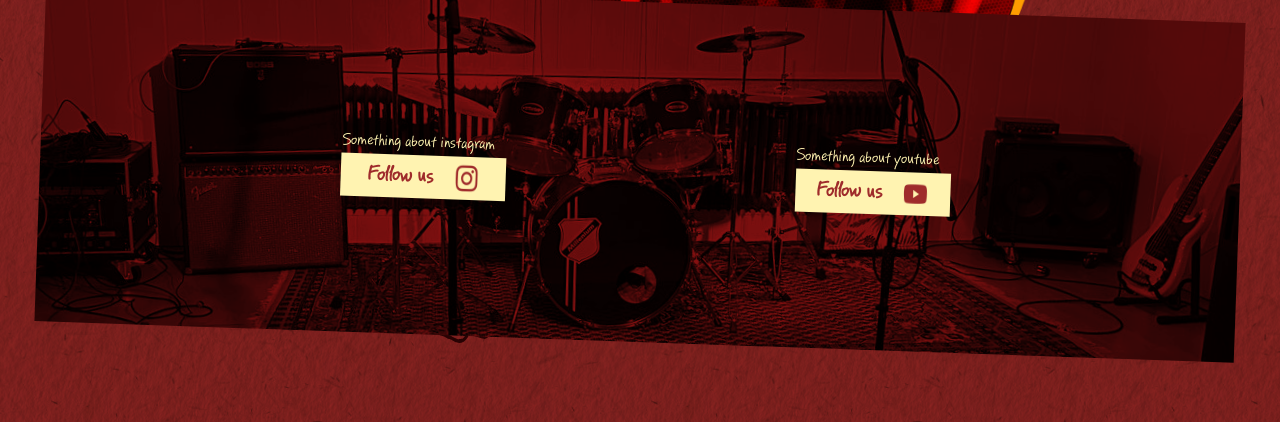
==== commit 8ece8ad7: "init" ====
--- a/index.html
+++ b/index.html
@@ -1,188 +1,121 @@
-<!doctype html>
 <html lang="en">
 	<head>
 		<meta charset="utf-8">
 		<meta name="viewport" content="width=device-width, initial-scale=1">
 		<title>ECHØ DATE</title>
-		<link rel="stylesheet" href="custom.css">
-		<link href="https://cdn.jsdelivr.net/npm/bootstrap@5.2.3/dist/css/bootstrap.min.css" rel="stylesheet" integrity="sha384-rbsA2VBKQhggwzxH7pPCaAqO46MgnOM80zW1RWuH61DGLwZJEdK2Kadq2F9CUG65" crossorigin="anonymous">
+		<link rel="stylesheet" href="css/custom.css">
 	</head>
 
 	<body>
-		<div class="bgh"></div>
-		<div class="wrapper bg fixed-top bg">
-			<div class="container fixed-top ww5 bg">
-				<div class="row">
-					<!--
-					<div class="col-3 text-center py-3">
-						<a href="#home-content" class="text-light" id="home">
-							Live
-						</a>
+		<div class="container-logo">
+			<div class="logo"></div>
+		</div>	
+
+		<div class="container-player">
+			<div class="player-container player-1">
+				<div class="cover cover1"></div>
+
+				<div class="player" data-src="mp3/NISYD.wav">
+					<div class="timeline">
+						<div class="progress"></div>
 					</div>
-					-->
-					<div class="col-4 text-center py-3">
-						<a href="#music-content" class="text-light" id="music">
-							Music
-						</a>
+
+					<div class="controls">
+						<div class="play-container">
+							<div class="toggle-play play"></div>
+						</div>
+
+						<div class="time">
+							<div class="current">0:00</div>-<div class="length"></div>
+						</div>
+
+						<div class="name">Now I See You Dancing</div>
 					</div>
-					<div class="col-4 text-center py-3">
-						<a href="#about-content" class="text-light" id="about">
-							About
-						</a>
+				</div>
+			</div>
+
+			<div class="player-container player-2">
+				<div class="cover cover2"></div>
+
+				<div class="player" data-src="mp3/NLT.wav">
+					<div class="timeline">
+						<div class="progress"></div>
 					</div>
-					<div class="col-4 text-center py-3">
-						<a href="#contact-content" class="text-light" id="contact">
-							Contact
-						</a>
+
+					<div class="controls">
+						<div class="play-container">
+							<div class="toggle-play play"></div>
+						</div>
+
+						<div class="time">
+							<div class="current">0:00</div>-<div class="length"></div>
+						</div>
+
+						<div class="name">Not Like That</div>
+					</div>
+				</div>
+			</div>
+
+			<div class="player-container player-3">
+				<div class="cover cover3"></div>
+
+				<div class="player" data-src="mp3/Running.mp3">
+					<div class="timeline">
+						<div class="progress"></div>
+					</div>
+
+					<div class="controls">
+						<div class="play-container">
+							<div class="toggle-play play"></div>
+						</div>
+						
+						<div class="time">
+							<div class="current">0:00</div>-<div class="length"></div>
+						</div>
+
+						<div class="name">Now I See You Dancing</div>
 					</div>
 				</div>
 			</div>
 		</div>
 
-		<div class="container ww8">
 		
-			<!--<div class="logo"></div>-->
 		
-			<!--
-			<div id="home-content" class="content">
-				<div class="event-container">
-					<div class="event-date">
-						<div class="event-day">13</div>
-						<div class="event-month">FEB</div>
-					</div>
-					<div class="event-location">
-						<b>Gleis 11 Bergheim</b>
-						<br> Wednesday 13 February 2026
-						<br> 08:45PM TO 09:20PM
-					</div>
-				</div>
+		<div class="container-cards">
+			<div class="card-1"></div>
+			<div class="card-2"></div>
+		</div>
+	
 
-				<div class="event-container">
-					<div class="event-date">
-						<div class="event-day">13</div>
-						<div class="event-month">MAR</div>
-					</div>
-					<div class="event-location">
-						<b>Gleis 11 Bergheim</b>
-						<br> Wednesday 13 March 2026
-						<br> 08:45PM TO 09:20PM
-					</div>
+		<div class="container-about">
+			<div class="about">
+				<div class="about-text">
+					<u>ECHØ DATE</u> is an indie rock band from western Germany. Their sound blends diverse influences into a melancholic and atmospheric soundscape. Reflective lyrics meet melodic basslines, driving drums, and textured guitars, creating a dynamic yet cohesive style. Shaped by each member’s individuality, their songs evolve organically, drifting into new directions while maintaining a distinct emotional core.
 				</div>
 			</div>
-			-->
+			<div class="band-image"></div>
+		</div>
 
-			<div id="music-content" class="content">
-				<div class="rex">
-					<div class="cover cover1"></div>
-
-					<div class="player" data-src="mp3/NISYD.wav">
-						<div class="timeline">
-							<div class="progress"></div>
-						</div>
-
-						<div class="controls">
-							<div class="play-container">
-								<div class="toggle-play play"></div>
-							</div>
-
-							<div class="time">
-								<div class="current">0:00</div>
-								<div class="divider">-</div>
-								<div class="length"></div>
-							</div>
-
-							<div class="name">Now I See You Dancing</div>
-						</div>
-					</div>
+		<div class="container-footer">
+			<div class="footer-bg">
+				<div class="footer-content-half">
+					Something about instagram
+					<a href="https://www.instagram.com/echodateband">
+						<div class="footer-btn">Follow us<img src="img/insta.png" class="footer-icon"></div>
+						
+					</a>
 				</div>
-
-				<div class="rex">
-					<div class="cover cover2"></div>
-
-					<div class="player" data-src="mp3/NLT.wav">
-						<div class="timeline">
-							<div class="progress"></div>
-						</div>
-
-						<div class="controls">
-							<div class="play-container">
-								<div class="toggle-play play"></div>
-							</div>
-
-							<div class="time">
-								<div class="current">0:00</div>
-								<div class="divider">-</div>
-								<div class="length"></div>
-							</div>
-
-							<div class="name">Not Like That</div>
-						</div>
-					</div>
-				</div>
-
-				<div class="rex">
-					<div class="cover cover3"></div>
-
-					<div class="player" data-src="mp3/Running.mp3">
-						<div class="timeline">
-							<div class="progress"></div>
-						</div>
-
-						<div class="controls">
-							<div class="play-container">
-								<div class="toggle-play play"></div>
-							</div>
-
-							<div class="time">
-								<div class="current">0:00</div>
-								<div class="divider">-</div>
-								<div class="length"></div>
-							</div>
-
-							<div class="name">Running (Demo)</div>
-						</div>
-					</div>
-				</div>
-			</div>
-
-			<div id="about-content" class="content text-center">
-				<p>
-					<u>ECHØ DATE</u> is a five-member band from Germany rooted in indie rock. Their sound leans toward the soft and atmospheric rather than loud or heavy, blending warm guitars with honest, emotional lyrics. The band focuses on intimate, reflective melodies, leaving space for quiet moments as much as for catchy hooks. Their songs explore closeness, distance, and everything in between - personal stories shaped by melancholy, hope, and a subtle sense of forward motion.
-				</p>
-			</div>
-
-			<div id="contact-content" class="content">
-				<div class="contact-form">
-					<a href="mailto:echodate.band@gmail.com">
-						<div class="contact-input text-light">Get in touch</div>
+				
+				<div class="footer-content-half">
+					Something about youtube
+					<a href="https://www.youtube.com/@echodate">
+						<div class="footer-btn">Follow us<img src="img/youtube.png" class="footer-icon"></div>
+						
 					</a>
 				</div>
 			</div>
 		</div>
 
-		<div class="container fixed-bottom ww5">
-			<div class="row">
-				<div class="col-6 text-center py-3">
-					<a href="https://www.instagram.com/echodateband">
-						<img src="img/insta.png" width="40">
-					</a>
-				</div>
-				<div class="col-6 text-center py-3">
-					<a href="https://www.youtube.com/@echodate">
-						<img src="img/youtube.png" width="40">
-					</a>
-				</div>
-				<!--
-				<div class="col-4 text-center py-3">
-					<a href="https://www.spotify.com/echodateband">
-						<img src="img/schrotti.png" width="40">
-					</a>
-				</div>
-				-->
-			</div>
-		</div>
-
 		<script src="js/audiojs.js"></script>
-		<script src="https://cdn.jsdelivr.net/npm/bootstrap@5.2.3/dist/js/bootstrap.bundle.min.js" integrity="sha384-kenU1KFdBIe4zVF0s0G1M5b4hcpxyD9F7jL+jjXkk+Q2h455rYXK/7HAuoJl+0I4" crossorigin="anonymous"></script>
 	</body>
 </html>
--- a/css/custom.css
+++ b/css/custom.css
@@ -0,0 +1,488 @@
+@font-face {
+    font-family: 'pfreminder';
+    src: url('../fonts/PF Reminder Pro Regular.ttf');
+}
+
+body{
+    background-image: url(../img/mat.png), url(../img/background.svg), url(../img/fibers.avif);
+    background-size: 600px;
+    background-color: #9F2B2B;
+    background-blend-mode: multiply;
+}
+
+a{
+    text-decoration: none!important;
+}
+
+.container-logo{
+    max-width: 1200px;
+    display: flex;
+    gap: 50px;
+    justify-content: center;
+    margin: 0 auto;
+    flex-wrap: wrap;
+}
+
+.container-footer{
+    max-width: 1200px;
+    display: flex;
+    gap: 50px;
+    justify-content: center;
+    margin: 0 auto;
+    flex-wrap: wrap;
+    margin-top: -420px;
+    transform: rotate(2deg);
+    z-index: 2;
+    position: relative;
+    height: 340px; 
+}
+
+.container-player{
+    max-width: 1200px;
+    display: flex;
+    gap: 50px;
+    justify-content: center;
+    margin: 0 auto;
+    flex-wrap: wrap;
+}
+
+.container-cards{
+    max-width: 1200px;
+    display: flex;
+    gap: 50px;
+    justify-content: center;
+    margin: 0 auto;
+    flex-wrap: wrap;
+    margin-top: 100px;
+}
+
+.container-about{
+    margin-top: -400px;
+    z-index: 2;
+    position: relative;
+    display: flex;
+    flex-direction: column;
+    align-items: center;
+     height: 850px;
+}
+
+.logo{
+    background-image: url(../img/logo.svg);
+    width: 400px;
+    height: 300px;
+    background-size: 400px auto;
+    background-repeat: no-repeat;
+    margin-top: 70px;
+    margin-bottom: 70px;
+}
+
+.player-container{
+    border: 18px solid #ebe3e3;
+    border-bottom: 6px solid #ebe3e3;
+    background: #ebe3e3;
+    width: 300px;
+}
+
+.card-1{
+    background-image: url(../img/card-1.png);
+    width: 320px;
+    height: 600px;
+    background-size: 320px auto;
+    background-repeat: no-repeat;
+    transform: rotate(-7deg);
+}
+
+.card-2{
+    background-image: url(../img/card-2.png);
+    width: 300px;
+    background-size: 300px auto;
+    background-repeat: no-repeat;
+    margin-top: 155px;
+    transform: rotate(10deg);
+    margin-left: 150px;
+}
+
+.about{
+    color:#355D68;
+    font-family: pfreminder;
+    font-weight: bold;
+    background-image: url(../img/about-bg.png);
+    z-index: -1;
+    margin-left: -20%;
+    transform: rotate(-2deg);
+    width: 100%;
+    max-width: 694px;
+    aspect-ratio: 694 / 524;
+    background-size: contain;
+    background-repeat: no-repeat;
+    background-position: center;
+}
+
+.about-text{
+    text-align: center;
+    display: flex;
+    padding: 80px;
+    flex-direction: column;
+    font-size: 1pc;
+}
+
+.band-image{
+    background-image: url(../img/band-image.png);
+    margin-top: -370px;
+    margin-left: 20%;
+    width: 100%;
+    max-width: 600px;
+    aspect-ratio: 600 / 340;
+    background-size: contain;
+    background-repeat: no-repeat;
+    background-position: center;
+
+}
+
+.footer-bg{
+    background-image: url(../img/footer-bg.png);
+    width: 100%;
+    max-width: 1200px;
+    height: auto;
+    background-size: contain;
+    background-repeat: no-repeat;
+    background-position: center;
+    display: flex;
+    justify-content: space-evenly;
+    align-items: center;
+}
+
+.footer-content-half{
+    color: #fff3b1;
+    font-family: 'pfreminder';
+}
+
+.footer-btn{
+    width: 100%;
+    background: #FFF3B1;
+    padding: 6px;
+    color: #9F2B2B;
+    text-align: center;
+    font-family: pfreminder;
+    font-weight: bold;
+    font-size: 20px;
+    display: flex;
+    justify-content: center;
+    gap: 20px;
+}
+
+.footer-icon{
+    width: 26px;
+}
+
+.cover{
+    height: 250px;
+    background-size: 100% 300px;
+
+    &.cover1, &.cover2{
+        background-image: url("../mp3/Cover.jpeg");
+    }
+
+    &.cover3{
+        background-image: url("../mp3/Cover2.jpg");
+    }
+}
+
+.player {
+	height: 50px;
+	font-family: pfreminder;
+    font-weight: bold;
+	color: #355D68;
+	font-size: 0.75em;
+	overflow: hidden;
+	display: grid;
+	grid-template-rows: 6px auto;
+
+	.timeline {
+		width: 100%;
+		position: relative;
+		cursor: pointer;
+
+		.progress {
+			background: #E09F3F;
+			width: 0%;
+			height: 100%;
+			transition: 0.25s;
+			border-radius: 0px;
+		}
+	}
+
+	.controls {
+		display: flex;
+		justify-content: space-between;
+		align-items: stretch;
+		padding: 0 20px;
+		background: #ebe3e3;
+
+		>* {
+			display: flex;
+			justify-content: center;
+			align-items: center;
+		}
+
+		.toggle-play {
+			&.play {
+				cursor: pointer;
+				position: relative;
+				left: 0;
+				height: 0;
+				width: 0;
+				border: 7px solid #ffffff00;
+				border-left: 13px solid #000000;
+
+				&:hover {
+					transform: scale(1.1);
+				}
+			}
+
+			&.pause {
+				height: 15px;
+				width: 20px;
+				cursor: pointer;
+				position: relative;
+
+				&:before {
+					position: absolute;
+					top: 0;
+					left: 0px;
+					background: #000000;
+					content: "";
+					height: 15px;
+					width: 3px;
+				}
+
+				&:after {
+					position: absolute;
+					top: 0;
+					right: 8px;
+					background: #000000;
+					content: "";
+					height: 15px;
+					width: 3px;
+				}
+
+				&:hover {
+					transform: scale(1.1);
+				}
+			}
+		}
+
+		.time {
+			display: flex;
+
+			>* {
+				padding: 2px;
+			}
+		}
+	}
+}
+
+.player-1 {
+    transform: rotate(-5deg);
+    height: 300px;
+    margin-top: 50px;
+}
+
+.player-1::before {
+    content: "";
+    position: absolute;
+    top: -50px;
+    left: 18px;
+    width: 120px;
+    height: 48px;
+    background-image: url(../img/tape-1.png);
+    transform: rotate(-12deg);
+    clip-path: polygon(0% 20%, 10% 0%, 90% 10%, 100% 0%, 100% 80%, 90% 100%, 10% 90%, 0% 100%);
+}
+
+.player-1::after {
+    content: "";
+    position: absolute;
+    bottom: -31px;
+    right: 20px;
+    width: 100px;
+    height: 42px;
+    background-image: url(../img/tape-2.png);
+    transform: rotate(10deg);
+    clip-path: polygon(0% 0%, 15% 10%, 85% 0%, 100% 20%, 90% 100%, 10% 90%, 0% 80%);
+}
+
+.player-2 {
+    transform: rotate(2deg);
+    height: 300px;
+}
+
+.player-2::before {
+    content: "";
+    position: absolute;
+    top: -35px;
+    left: 90px;
+    width: 120px;
+    height: 40px;
+    background-image: url(../img/tape-4.png);
+    transform: rotate(6deg);
+    clip-path: polygon(0% 20%, 10% 0%, 90% 10%, 100% 0%, 100% 80%, 90% 100%, 10% 90%, 0% 100%);
+}
+
+.player-3 {
+    transform: rotate(-1.5deg);
+    height: 300px;
+    margin-top: 100px;
+}
+
+.player-3::before {
+    content: "";
+    position: absolute;
+    top: -37px;
+    right: 40px;
+    width: 100px;
+    height: 42px;
+    background-image: url(../img/tape-3.png);
+    transform: rotate(359deg);
+    clip-path: polygon(0% 0%, 15% 10%, 85% 0%, 100% 20%, 90% 100%, 10% 90%, 0% 80%);
+}
+
+
+
+
+
+/*1200px oder weniger*/
+@media only screen and (max-width: 1200px) {
+    .card-1{
+        margin-left: 200px;
+    }
+
+    .card-2{
+        margin-top: 100px;
+        margin-left: 100px;
+    }
+
+    .band-image{
+        margin-left: 40%;
+    }
+}
+
+/*1067px oder weniger*/
+@media only screen and (max-width: 1067px) {
+    .card-2{
+        margin-left: 50px;
+    }
+}
+
+/*985px oder weniger*/
+@media only screen and (max-width: 985px) {
+    .card-1{
+        margin-left: 70px;
+    }
+
+    .card-2{
+        margin-top: 120px;
+        margin-left: 115px;
+    }
+}
+
+/*870px oder weniger*/
+@media only screen and (max-width: 870px) {
+    .card-1{
+        /*margin-left: 0;*/
+        margin-left: -60px;
+    }
+
+    .card-2{
+        /*
+        margin-top: 20px;
+        margin-left: 150px;
+        transform: rotate(0deg);
+        */
+        margin-top: 20px;
+        margin-left: 5px;
+        transform: rotate(0deg);
+    }
+
+    .band-image{
+        margin-top: -340px;
+        margin-left: 0;
+    }
+}
+
+
+/*737px oder weniger*/
+@media only screen and (max-width: 737px) {
+    .card-1{
+        /*margin-left: 0;*/
+        margin-top: 0px;
+        margin-left: 0px;
+        transform: rotate(-21deg);
+    }
+
+    .card-2{
+        /*
+        margin-top: 20px;
+        margin-left: 150px;
+        transform: rotate(0deg);
+        */
+        margin-top: 0px;
+        margin-left: -200px;
+        transform: rotate(10deg);
+    }
+
+    .about{
+        margin-left:0;
+    }
+}
+
+/*689px oder weniger*/
+@media only screen and (max-width: 689px) {
+    .band-image{
+        margin-top: -250px;
+    }
+}
+
+/*592px oder weniger*/
+@media only screen and (max-width: 592px) {
+    .band-image{
+        margin-top: -200px;
+    }
+
+    .card-1{
+        width: 220px;
+        background-size: 220px auto;
+    }
+
+    .card-2{
+        width: 200px;
+        background-size: 200px auto;
+    }
+}
+
+/*522px oder weniger*/
+@media only screen and (max-width: 522px) {
+    .band-image{
+        margin-top: -100px;
+    }
+}
+
+/*398px oder weniger*/
+@media only screen and (max-width: 398px) {
+    .card-1{
+        width: 150px;
+        background-size: 150px auto;
+    }
+
+    .card-2{
+        width: 150px;
+        background-size: 150px auto;
+        margin-top: 100px;
+    }
+
+    .about-text{
+        font-size: .8pc;
+    }
+
+
+}
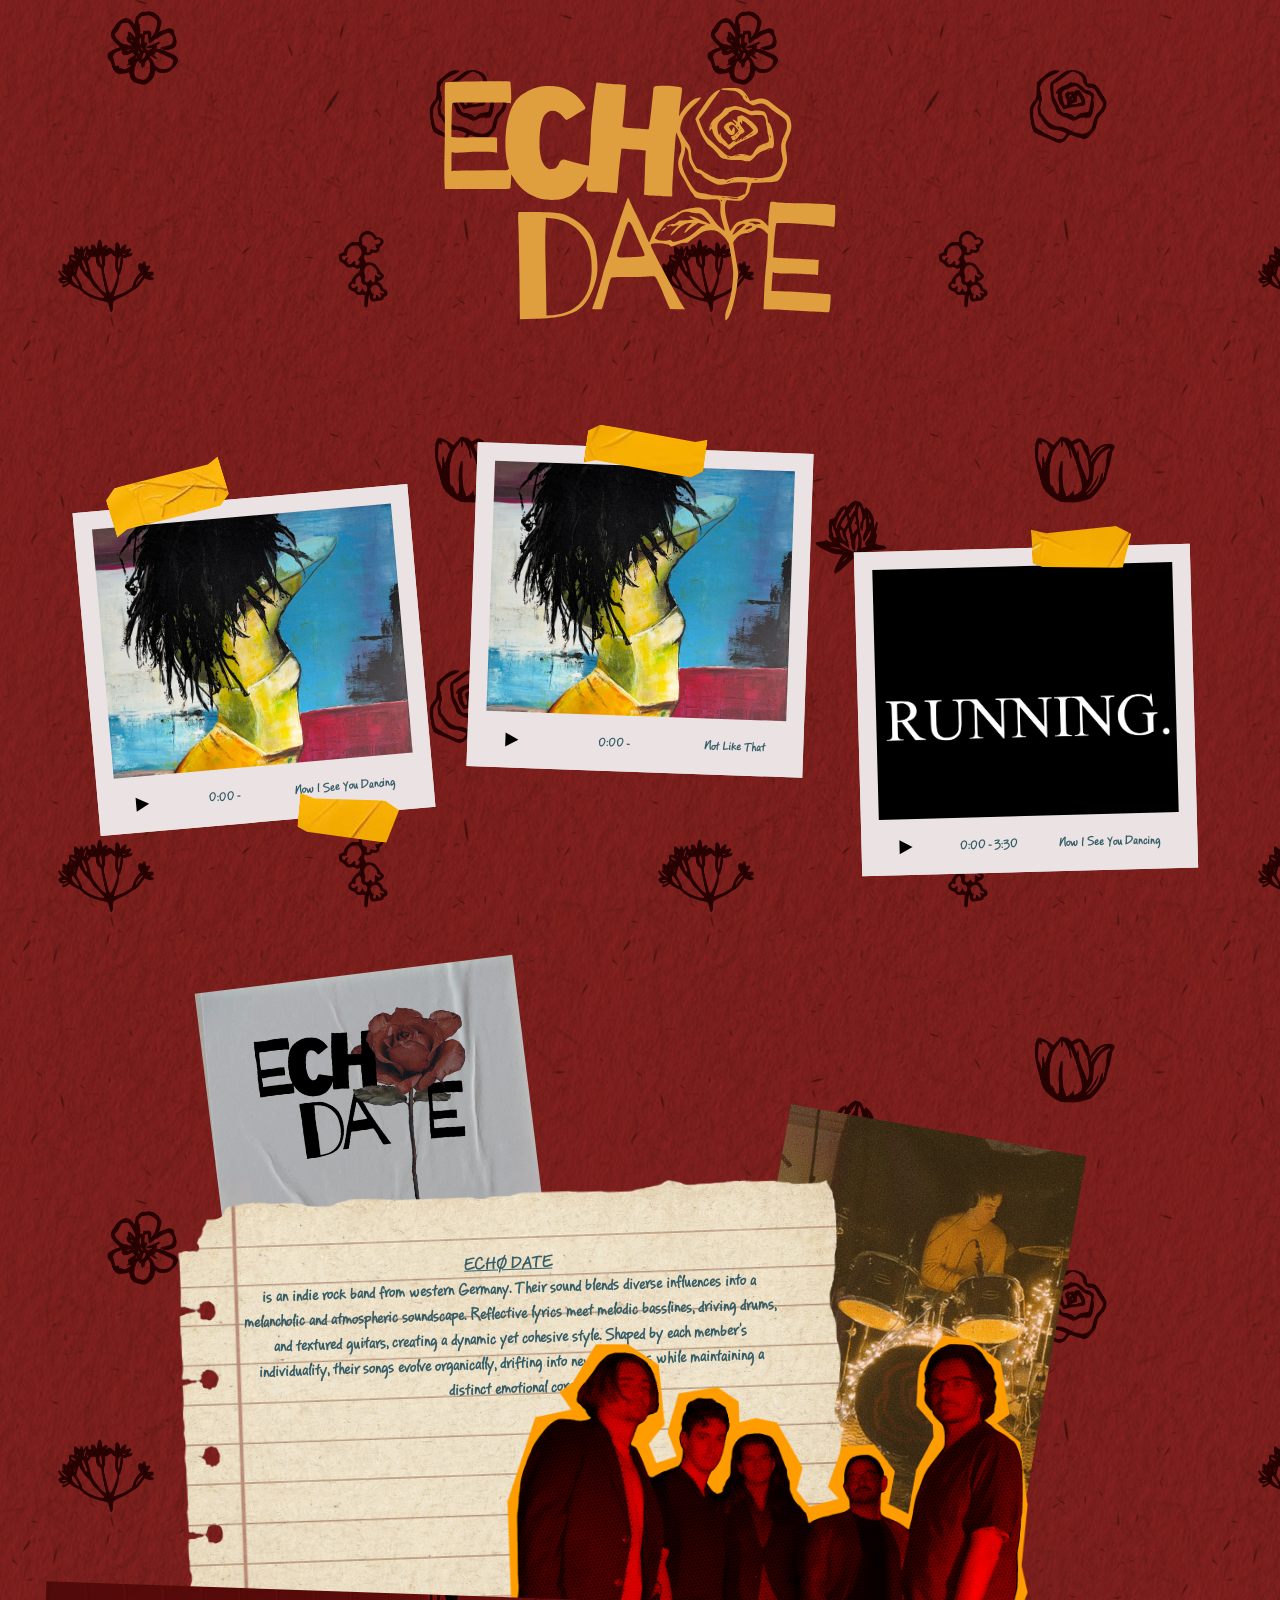
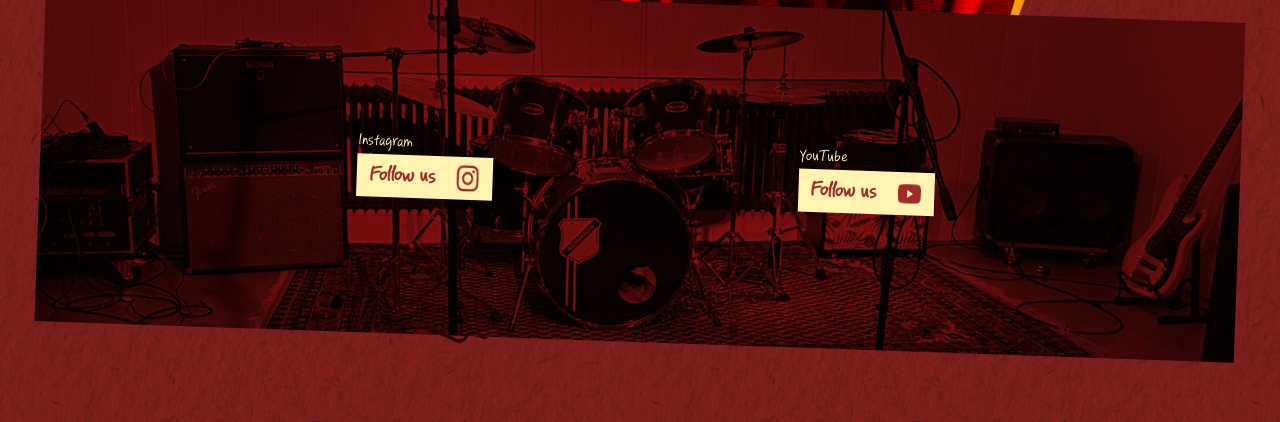
==== commit 8e1f1038: "quick fix" ====
--- a/index.html
+++ b/index.html
@@ -99,7 +99,7 @@
 		<div class="container-footer">
 			<div class="footer-bg">
 				<div class="footer-content-half">
-					Something about instagram
+					Instagram
 					<a href="https://www.instagram.com/echodateband">
 						<div class="footer-btn">Follow us<img src="img/insta.png" class="footer-icon"></div>
 						
@@ -107,7 +107,7 @@
 				</div>
 				
 				<div class="footer-content-half">
-					Something about youtube
+					YouTube
 					<a href="https://www.youtube.com/@echodate">
 						<div class="footer-btn">Follow us<img src="img/youtube.png" class="footer-icon"></div>
 						
--- a/css/custom.css
+++ b/css/custom.css
@@ -4,10 +4,8 @@
 }
 
 body{
-    background-image: url(../img/mat.png), url(../img/background.svg), url(../img/fibers.avif);
+    background-image: url(../img/background.jpg);
     background-size: 600px;
-    background-color: #9F2B2B;
-    background-blend-mode: multiply;
 }
 
 a{
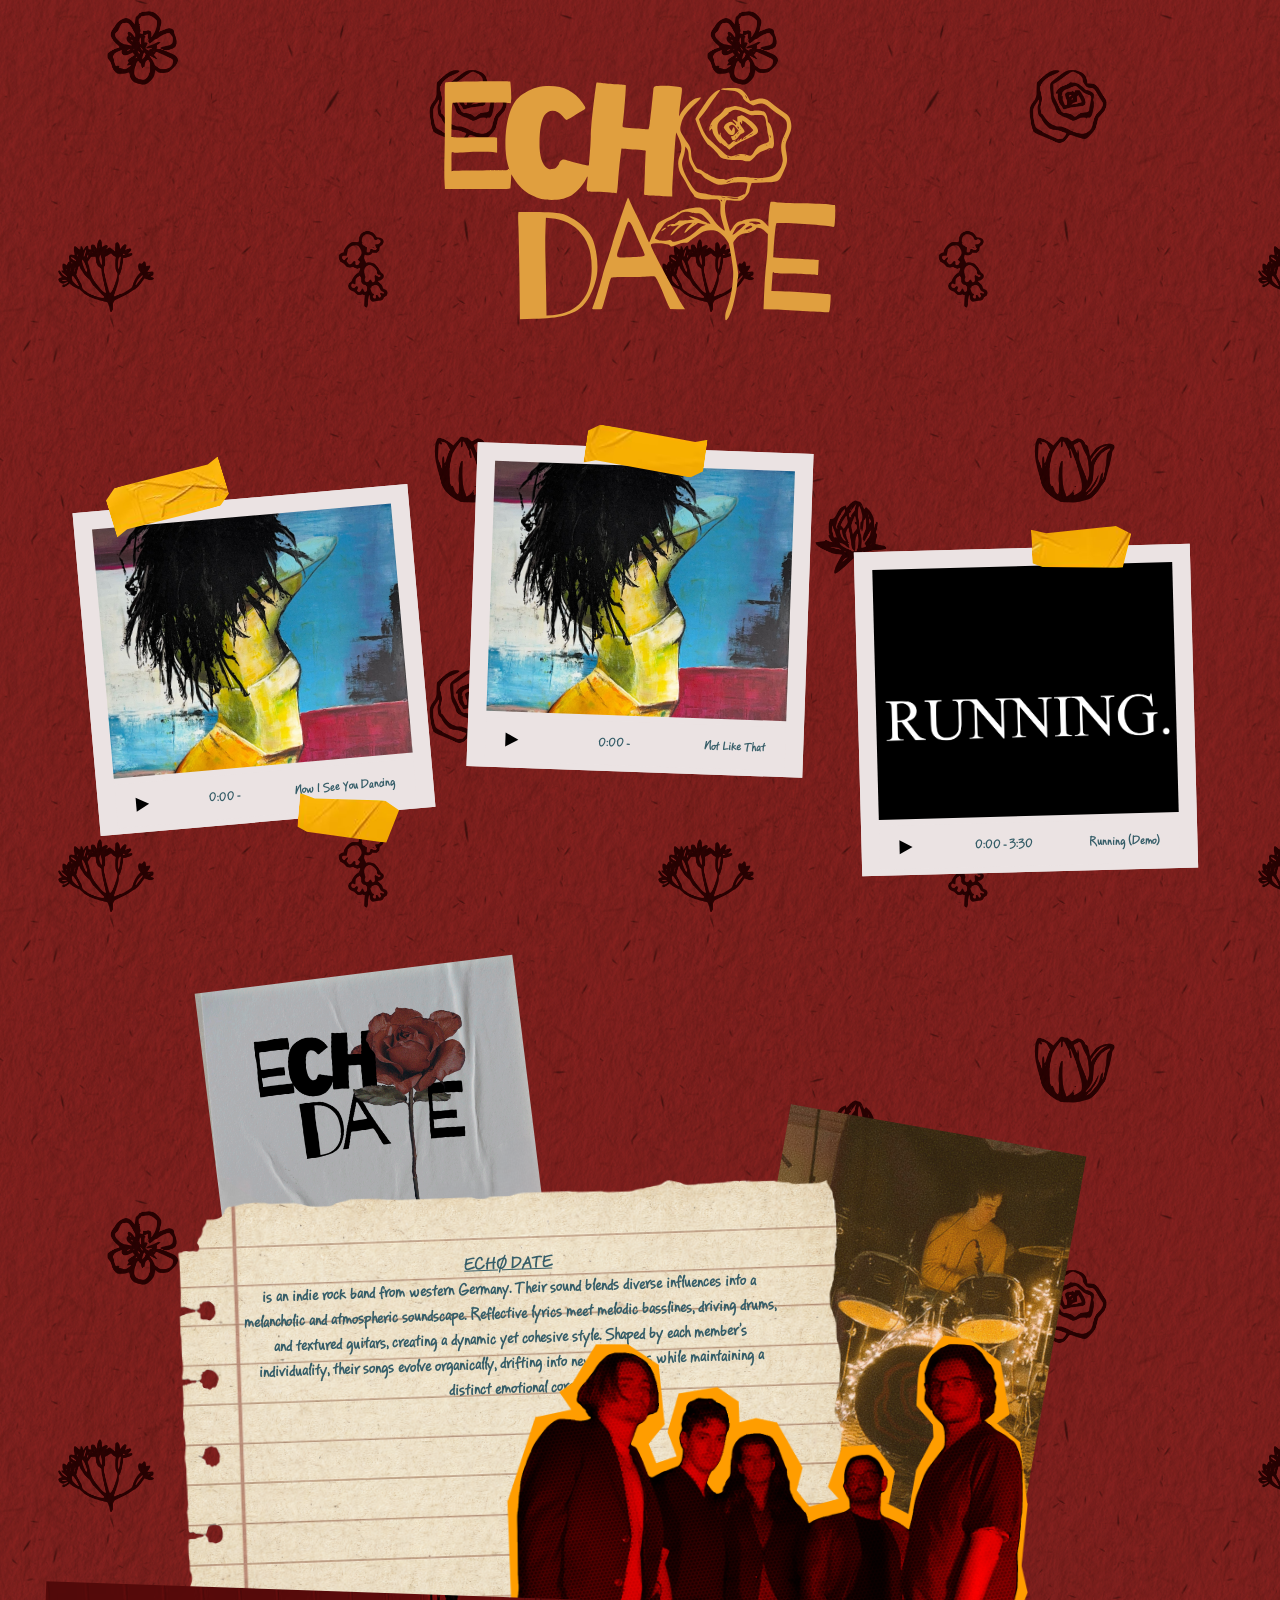
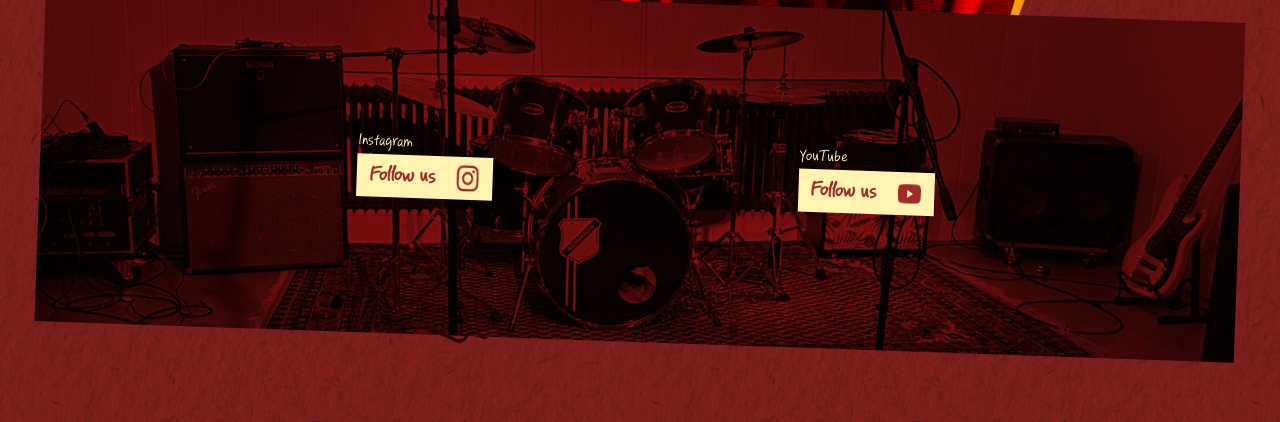
==== commit 442d4e72: "running" ====
--- a/index.html
+++ b/index.html
@@ -4,6 +4,7 @@
 		<meta name="viewport" content="width=device-width, initial-scale=1">
 		<title>ECHØ DATE</title>
 		<link rel="stylesheet" href="css/custom.css">
+		<meta name="theme-color" content="#7a1f1c">
 	</head>
 
 	<body>
@@ -73,7 +74,7 @@
 							<div class="current">0:00</div>-<div class="length"></div>
 						</div>
 
-						<div class="name">Now I See You Dancing</div>
+						<div class="name">Running (Demo)</div>
 					</div>
 				</div>
 			</div>
--- a/css/custom.css
+++ b/css/custom.css
@@ -200,6 +200,7 @@
 		width: 100%;
 		position: relative;
 		cursor: pointer;
+        height: 6px;
 
 		.progress {
 			background: #E09F3F;
